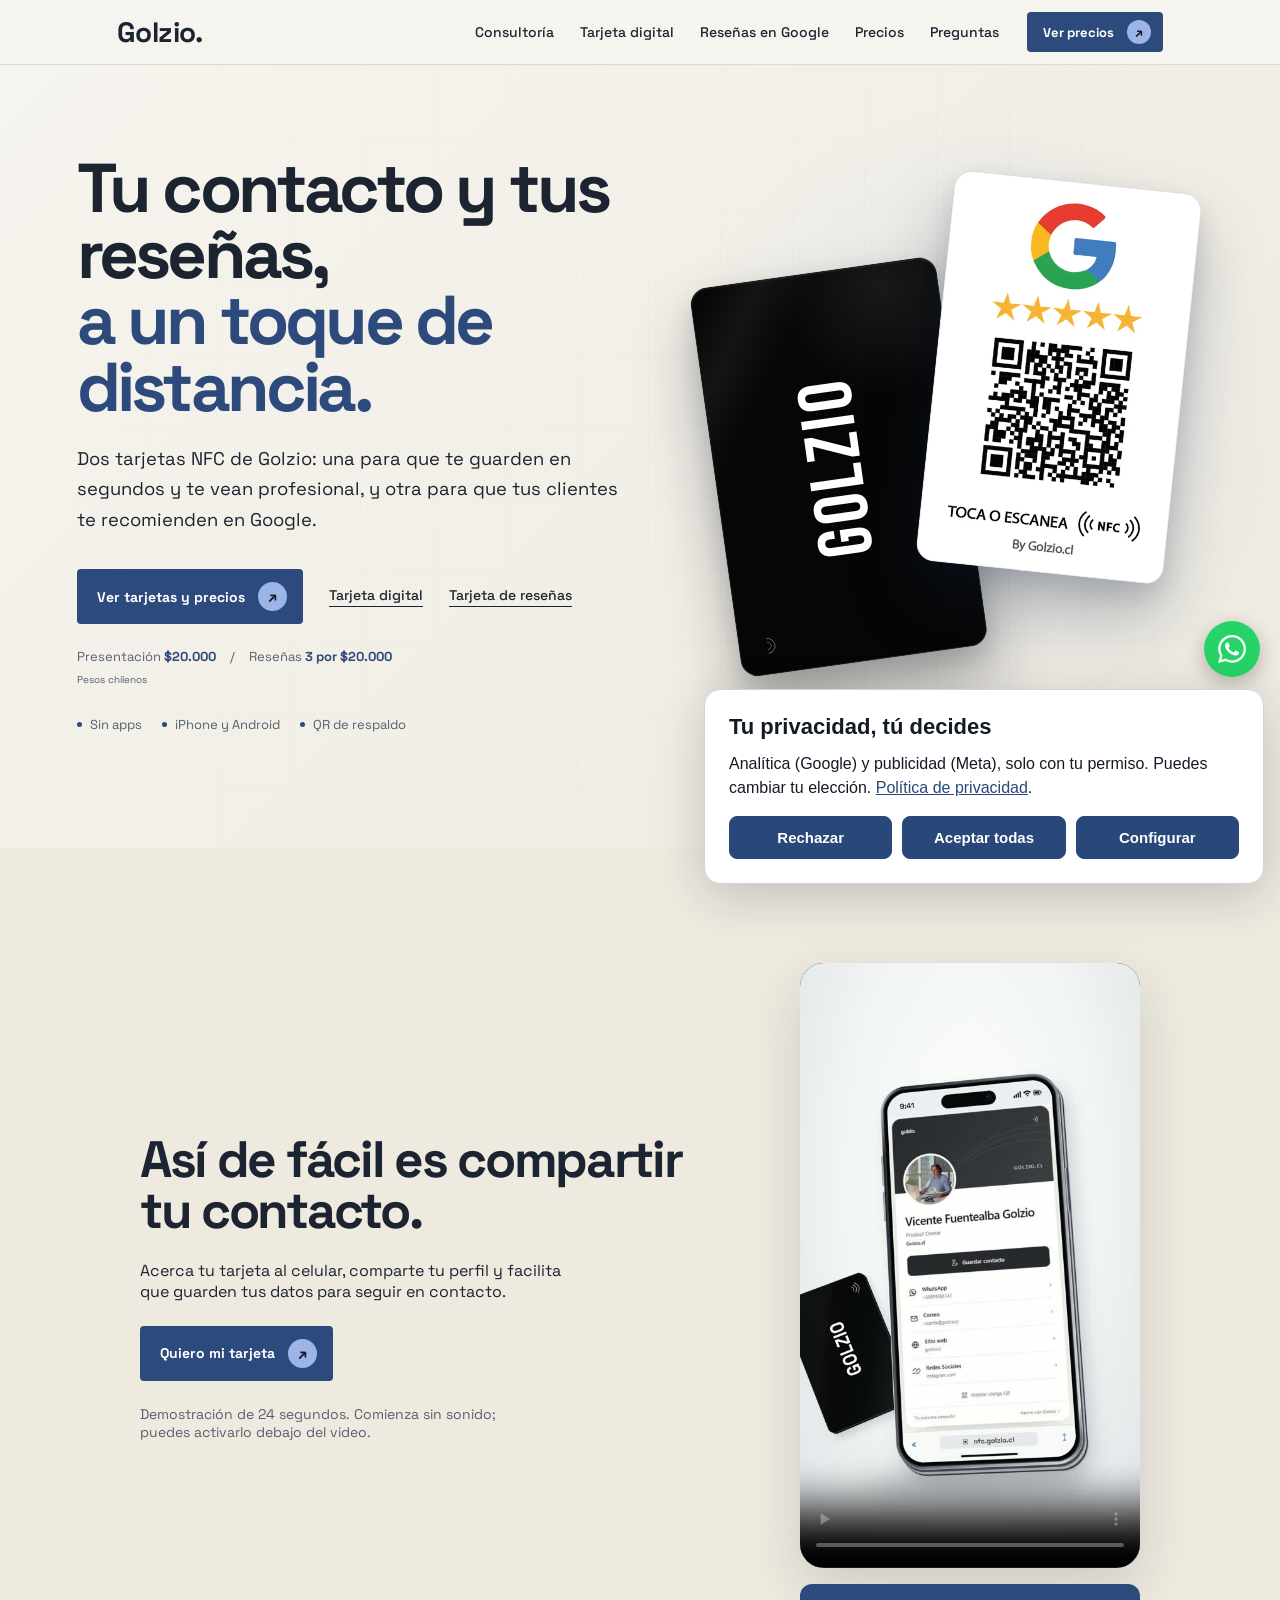
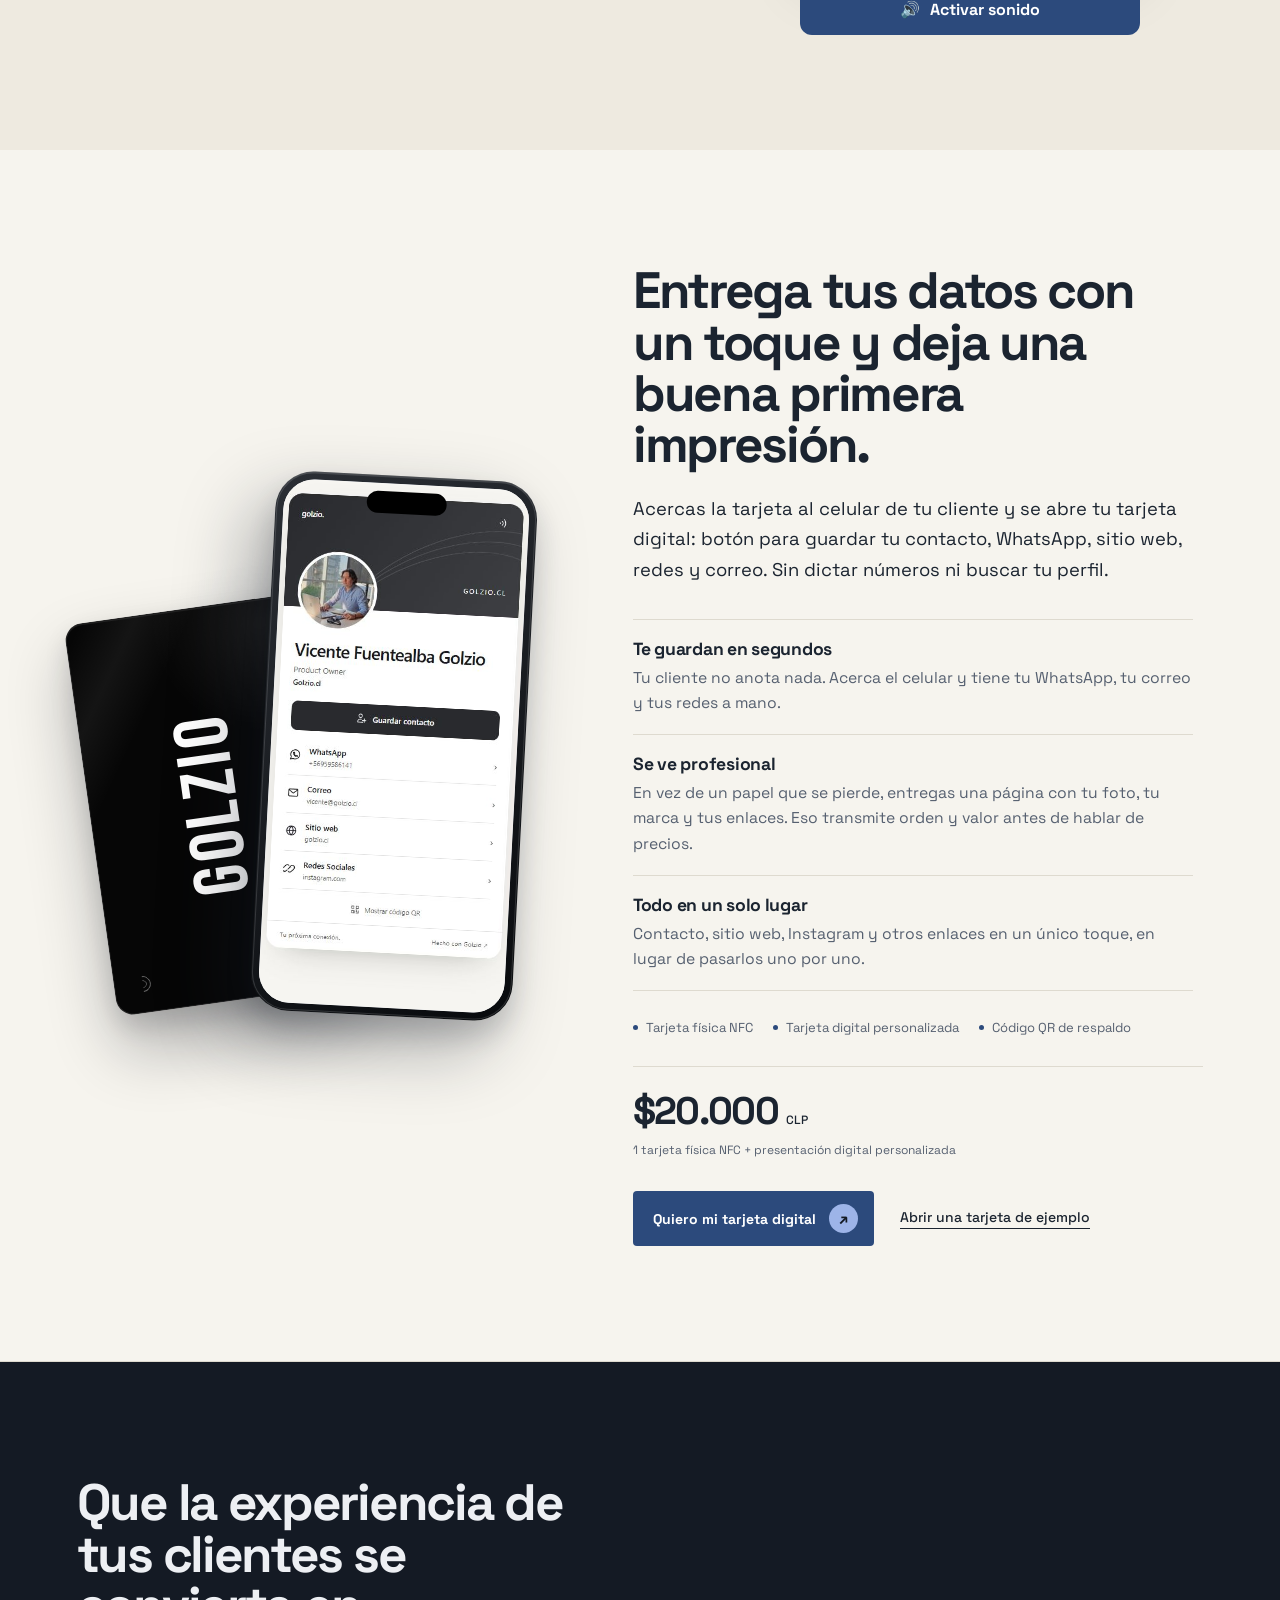
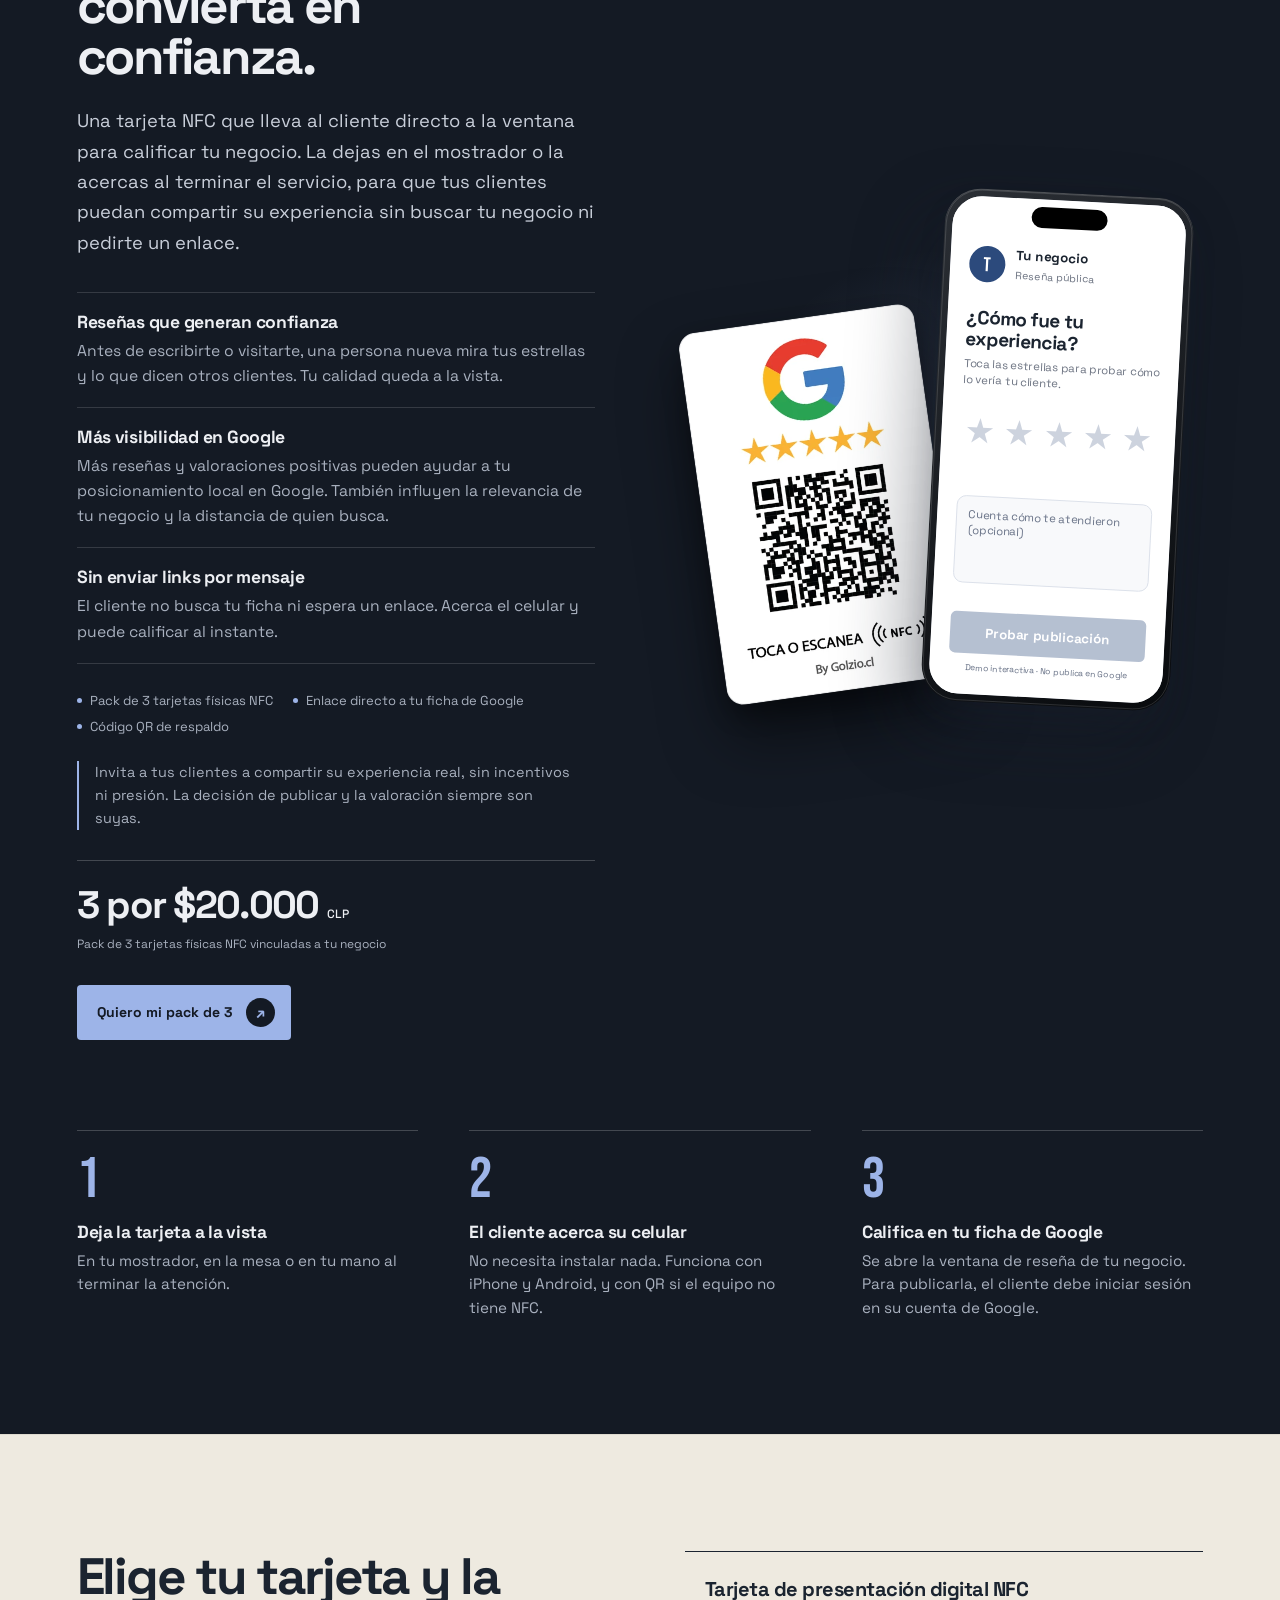
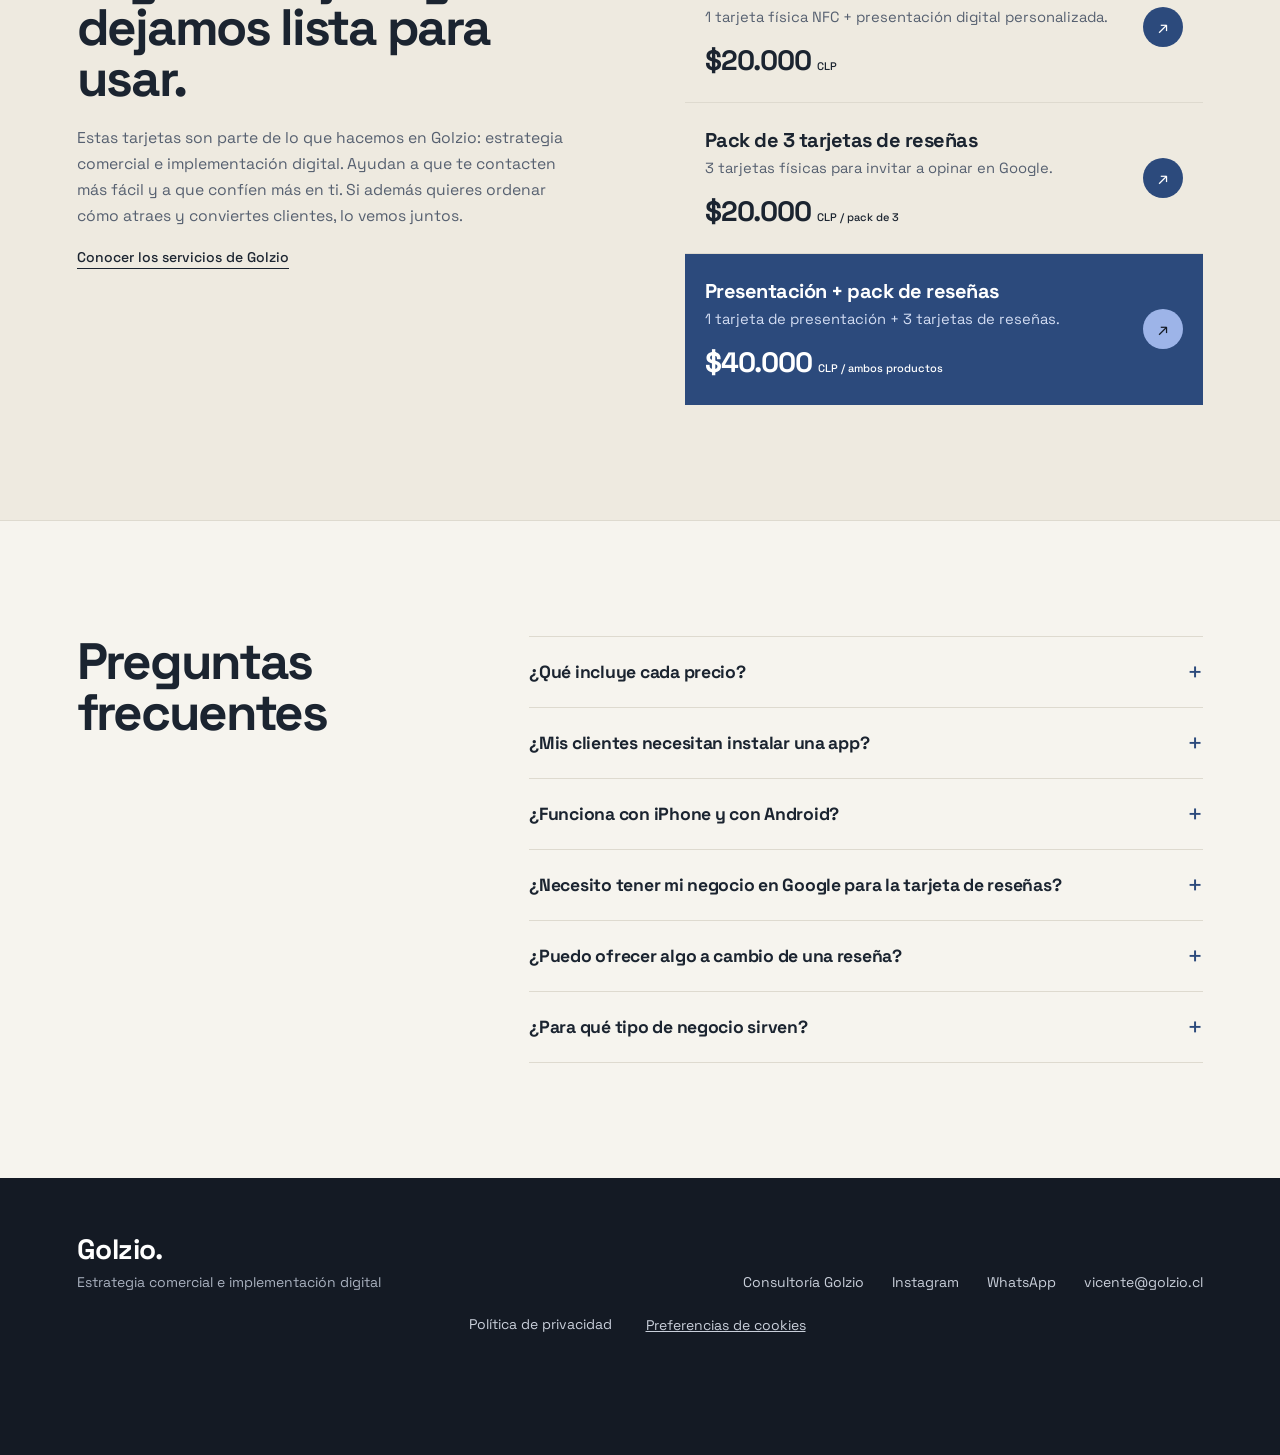
==== tarjetas.html @ 68330015 "Add files via upload" ====
<!doctype html>
<html lang="es-CL">
<head>
<meta charset="utf-8">
<meta name="viewport" content="width=device-width, initial-scale=1, viewport-fit=cover">
<title>Tarjetas NFC y tarjetas de reseñas Google en Chile | Golzio</title>
<meta name="description" content="Tarjeta de presentación NFC con perfil digital y QR por $20.000 CLP. Pack de 3 tarjetas para reseñas Google por $20.000. Consulta y pide por WhatsApp.">
<meta property="og:title" content="Tarjetas NFC y tarjetas de reseñas Google en Chile | Golzio">
<meta property="og:description" content="Tarjeta de presentación NFC con perfil digital y QR por $20.000 CLP. Pack de 3 tarjetas para reseñas Google por $20.000. Consulta y pide por WhatsApp.">
<meta property="og:type" content="website">
<meta name="theme-color" content="#F6F4EE">
<link rel="preconnect" href="https://fonts.googleapis.com">
<link rel="preconnect" href="https://fonts.gstatic.com" crossorigin>
<link href="https://fonts.googleapis.com/css2?family=Inter:wght@700&family=Space+Grotesk:wght@400;500;700&family=Bebas+Neue&display=swap" rel="stylesheet">

<style>
:root{
  --rev:url("[data-uri]");
  --bg:#F6F4EE;
  --bg-soft:#EEEAE0;
  --ink:#1B2430;
  --muted:#566070;
  --navy:#2C4A7C;
  --dark:#141A24;
  --accent:#9DB4E8;
  --border:#DEDACF;
  --font:'Space Grotesk',-apple-system,BlinkMacSystemFont,'Segoe UI',sans-serif;
  --font-card:'Bebas Neue','Space Grotesk',sans-serif;
  --shot:url("[data-uri]");
}

*{box-sizing:border-box}
html{scroll-behavior:smooth;scroll-padding-top:84px}
html,body{margin:0;padding:0}
body{
  background:var(--bg);
  color:var(--ink);
  font-family:var(--font);
  -webkit-font-smoothing:antialiased;
  padding-top:env(safe-area-inset-top,0px);
  padding-bottom:env(safe-area-inset-bottom,0px);
}
a{color:inherit;text-decoration:none}
button{font:inherit;color:inherit}
h1,h2,h3,p,dl,dd,ul,ol{margin:0;padding:0}
ul,ol{list-style:none}
a:focus-visible,button:focus-visible,summary:focus-visible{outline:2px solid var(--navy);outline-offset:4px;border-radius:4px}
.on-dark a:focus-visible,.on-dark button:focus-visible{outline-color:var(--accent)}

.sec{padding:clamp(72px,9vw,130px) clamp(20px,6vw,100px)}
.sec__in{max-width:1200px;margin:0 auto}
.split{
  display:grid;
  grid-template-columns:minmax(0,1fr) minmax(0,1fr);
  align-items:center;
  gap:clamp(40px,7vw,110px);
}

/* ---------- tipografía de sección ---------- */
.h2{
  font-size:clamp(2.1rem,4vw,3.6rem);
  line-height:1;
  letter-spacing:-.045em;
  font-weight:700;
  max-width:18ch;
}
.lead{
  margin-top:24px;
  max-width:52ch;
  font-size:clamp(1rem,1.5vw,1.15rem);
  line-height:1.65;
}

/* ---------- botones ---------- */
.btn{
  display:inline-flex;
  align-items:center;
  gap:13px;
  min-height:50px;
  padding:13px 16px 13px 20px;
  background:var(--navy);
  color:#fff;
  border-radius:4px;
  font-size:14px;
  font-weight:700;
  transition:transform .25s ease,background .25s ease;
}
.btn:hover{transform:translateY(-2px);background:var(--dark)}
.btn .arrow{
  display:grid;place-items:center;
  width:29px;height:29px;border-radius:50%;
  background:var(--accent);color:var(--dark);font-size:15px;
}
.btn--light{background:var(--accent);color:var(--dark)}
.btn--light .arrow{background:var(--dark);color:var(--accent)}
.btn--light:hover{background:#fff}
.btn--sm{min-height:40px;padding:8px 12px 8px 16px;font-size:13px}
.btn--sm .arrow{width:24px;height:24px;font-size:13px}
.textlink{
  font-size:14px;font-weight:500;
  border-bottom:1px solid currentColor;
  padding-bottom:2px;
}
.textlink:hover{color:var(--navy)}

/* ---------- barra superior ---------- */
.top{
  position:sticky;top:env(safe-area-inset-top,0px);z-index:50;
  background:rgba(246,244,238,.88);
  backdrop-filter:blur(10px);
  -webkit-backdrop-filter:blur(10px);
  border-bottom:1px solid var(--border);
}
.top__in{
  max-width:1200px;margin:0 auto;
  padding:12px clamp(20px,6vw,100px);
  display:flex;align-items:center;gap:28px;
}
.brand{
  font-family:var(--font-card);
  font-size:30px;letter-spacing:.06em;line-height:1;
  margin-right:auto;
}
.top nav{display:flex;gap:26px;font-size:14px;font-weight:500}
.top nav a:hover{color:var(--navy)}

/* =========================================================
   HERO
   ========================================================= */
.hero{
  position:relative;overflow:hidden;isolation:isolate;
  padding:clamp(56px,7vw,110px) clamp(20px,6vw,100px) clamp(72px,9vw,130px);
  background:
    radial-gradient(circle at 76% 46%,rgba(157,180,232,.2),transparent 30%),
    linear-gradient(135deg,var(--bg) 0%,var(--bg-soft) 100%);
}
.hero::before{
  content:"";position:absolute;inset:0;z-index:-1;opacity:.45;
  background-image:
    linear-gradient(to right,rgba(27,36,48,.035) 1px,transparent 1px),
    linear-gradient(to bottom,rgba(27,36,48,.035) 1px,transparent 1px);
  background-size:72px 72px;
  mask-image:linear-gradient(90deg,transparent,#000 18%,#000 82%,transparent);
  -webkit-mask-image:linear-gradient(90deg,transparent,#000 18%,#000 82%,transparent);
  pointer-events:none;
}
.hero__in{
  max-width:1200px;margin:0 auto;
  display:grid;
  grid-template-columns:minmax(0,1.05fr) minmax(0,.95fr);
  align-items:center;
  gap:clamp(30px,6vw,90px);
}
.hero h1{
  font-size:clamp(2.6rem,5.4vw,5.2rem);
  line-height:.96;
  letter-spacing:-.055em;
  font-weight:700;
  max-width:15ch;
}
.hero h1 span{display:block;color:var(--navy)}
.hero .lead{max-width:50ch}
.hero__actions{margin-top:34px;display:flex;align-items:center;gap:14px 26px;flex-wrap:wrap}
.hero__meta{
  margin-top:30px;display:flex;flex-wrap:wrap;gap:9px 20px;
  color:var(--muted);font-size:13px;
}
.hero__meta li{display:inline-flex;align-items:center;gap:8px}
.hero__meta i{width:5px;height:5px;border-radius:50%;background:var(--navy)}

/* escala responsiva de composiciones de ancho fijo */
.fit{
  --w:470;--h:570;--s:1;
  width:calc(var(--w) * 1px * var(--s));
  height:calc(var(--h) * 1px * var(--s));
  margin-inline:auto;
  position:relative;
}
.fit>.fit__in{
  width:calc(var(--w) * 1px);
  height:calc(var(--h) * 1px);
  transform:scale(var(--s));
  transform-origin:0 0;
  position:relative;
}
.fit--pair{--w:430;--h:560}
.fit--rev{--w:500;--h:560;--s:.95}

/* ---------- tarjetas físicas ---------- */
.pcard{
  position:absolute;
  width:250px;height:395px;
  border-radius:18px;
  overflow:hidden;
  display:block;
  transition:transform .6s cubic-bezier(.18,.8,.15,1);
}
.pcard--black{
  background:radial-gradient(circle at 78% 6%,rgba(255,255,255,.08),transparent 26%),#060606;
  border:1px solid rgba(255,255,255,.12);
  box-shadow:0 35px 65px rgba(14,18,25,.30),0 12px 24px rgba(14,18,25,.13),inset 0 1px 0 rgba(255,255,255,.08);
}
.pcard--black::before{
  content:"";position:absolute;inset:-40%;
  background:linear-gradient(115deg,transparent 43%,rgba(255,255,255,.06) 50%,transparent 57%);
  transform:translateX(-40%) rotate(8deg);
  animation:shine 7s ease-in-out 1;
}
@keyframes shine{
  0%,58%,100%{transform:translateX(-40%) rotate(8deg)}
  72%{transform:translateX(40%) rotate(8deg)}
}
.pcard__word{
  position:absolute;inset:0;display:flex;align-items:center;justify-content:center;
}
.pcard__word span{
  display:inline-block;transform:rotate(-90deg);white-space:nowrap;
  color:#fff;font-family:var(--font-card);font-size:76px;letter-spacing:.05em;
}
.pcard--white{
  background:#fff var(--rev) center/100% 100% no-repeat;
  border:1px solid rgba(27,36,48,.12);
  box-shadow:0 35px 65px rgba(20,34,62,.26),0 12px 24px rgba(20,34,62,.12),inset 0 1px 0 #fff;
}
.pcard--white::after{
  content:"";position:absolute;left:76.4%;top:86.8%;width:30px;height:30px;
  margin:-15px 0 0 -15px;border-radius:50%;pointer-events:none;
  border:2px solid rgba(44,74,124,.6);opacity:0;
}

.nfc{position:absolute;left:16px;bottom:16px;width:24px;height:24px;opacity:.7;border-radius:50%}
.nfc::before,.nfc::after{
  content:"";position:absolute;inset:4px;
  border:1px solid rgba(255,255,255,.55);
  border-left-color:transparent;border-bottom-color:transparent;
  border-radius:50%;transform:rotate(45deg);
}
.nfc::after{inset:8px;opacity:.75}

/* hero: composición de dos tarjetas */
.hero-cards .pcard--black{left:0;top:110px;transform:rotate(-8deg);transform-origin:50% 60%;z-index:1}
.hero-cards .pcard--white{left:212px;top:20px;transform:rotate(6deg);transform-origin:50% 60%;z-index:2}
.hero-cards:hover .pcard--black{transform:rotate(-11deg) translate(-8px,6px)}
.hero-cards:hover .pcard--white{transform:rotate(8deg) translate(8px,-6px)}

/* único momento orquestado: las tarjetas entran y el NFC emite una señal */
@media (prefers-reduced-motion:no-preference){
  .hero-cards .pcard--black{animation:in-left 1s cubic-bezier(.2,.8,.2,1) .1s backwards}
  .hero-cards .pcard--white{animation:in-right 1s cubic-bezier(.2,.8,.2,1) .35s backwards}
  .hero-cards .pcard--white::after{animation:pulse 1.5s ease-out 1.4s 2}
}
@keyframes in-left{from{transform:translate(-70px,40px) rotate(-18deg);opacity:0}}
@keyframes in-right{from{transform:translate(70px,-30px) rotate(16deg);opacity:0}}
@keyframes pulse{
  0%{transform:scale(.5);opacity:.85}
  100%{transform:scale(2.4);opacity:0}
}

/* ---------- celular ---------- */
.phone{
  position:absolute;right:0;top:0;
  width:262px;height:540px;padding:8px;
  border-radius:38px;
  background:linear-gradient(145deg,#2b2f35,#080a0d);
  box-shadow:-22px 30px 70px rgba(22,30,42,.34),0 16px 26px rgba(22,30,42,.16),inset 0 1px 0 rgba(255,255,255,.17);
  transform:rotate(3deg);
  transition:transform .6s cubic-bezier(.18,.8,.15,1);
  z-index:2;
}
.phone::after{
  content:"";position:absolute;inset:1px;
  border:1px solid rgba(255,255,255,.14);border-radius:37px;pointer-events:none;z-index:4;
}
.phone__screen{
  width:100%;height:100%;position:relative;overflow:hidden;
  border-radius:31px;background:#e9ecf3;
}
.phone__island{
  position:absolute;z-index:8;top:8px;left:50%;transform:translateX(-50%);
  width:80px;height:22px;border-radius:999px;background:#000;
}
.phone__shot{
  position:absolute;inset:0;
  background-image:var(--shot);
  background-size:cover;background-position:top;
}
.pair .pcard--black{left:0;top:130px;transform:rotate(-8deg);transform-origin:50% 60%;z-index:1}
.pair .pcard--white{left:0;top:130px;transform:rotate(-8deg);transform-origin:50% 60%;z-index:1}
.pair:hover .pcard{transform:rotate(-11deg) translate(-8px,6px)}
.pair:hover .phone{transform:rotate(2deg) translateY(-8px)}
.stage{position:relative;display:grid;place-items:center}
.stage::before{
  content:"";position:absolute;width:min(34vw,470px);aspect-ratio:1;border-radius:50%;
  background:radial-gradient(circle,rgba(44,74,124,.16),rgba(44,74,124,0) 68%);
  pointer-events:none;
}
.on-dark .stage::before{background:radial-gradient(circle,rgba(157,180,232,.18),rgba(157,180,232,0) 68%)}

/* ---------- lista de argumentos ---------- */
.points{margin-top:34px;max-width:56ch}
.points div{padding:18px 0;border-top:1px solid var(--border)}
.points div:last-child{border-bottom:1px solid var(--border)}
.points dt{font-size:1.1rem;font-weight:700;letter-spacing:-.015em}
.points dd{margin-top:6px;line-height:1.6;color:var(--muted);font-size:.98rem}
.included{margin-top:28px;display:flex;flex-wrap:wrap;gap:9px 20px;font-size:13px;color:var(--muted)}
.included li{display:inline-flex;align-items:center;gap:8px}
.included i{width:5px;height:5px;border-radius:50%;background:var(--navy)}
.sec__actions{margin-top:32px;display:flex;align-items:center;gap:14px 26px;flex-wrap:wrap}

/* =========================================================
   TARJETA DIGITAL
   ========================================================= */
.digital{background:var(--bg);border-bottom:1px solid var(--border)}
.digital .split{grid-template-columns:minmax(0,.9fr) minmax(0,1.1fr)}

/* =========================================================
   RESEÑAS (sección oscura)
   ========================================================= */
.reviews{background:var(--dark);color:#EDEFF3}
.reviews .lead{color:#C9CFDA}
.reviews .points div{border-color:rgba(255,255,255,.14)}
.reviews .points dd{color:#A9B1BF}
.reviews .included{color:#A9B1BF}
.reviews .included i{background:var(--accent)}
.reviews .textlink:hover{color:var(--accent)}
.reviews .note{
  margin-top:26px;max-width:56ch;font-size:.9rem;line-height:1.6;color:#A9B1BF;
  padding-left:16px;border-left:2px solid var(--accent);
}

.pair .pcard--white{box-shadow:0 35px 65px rgba(0,0,0,.5),0 12px 24px rgba(0,0,0,.28)}

/* simulador de reseña dentro del celular */
.rv{
  position:absolute;inset:0;background:#fff;color:#1B2430;
  padding:52px 20px 22px;display:flex;flex-direction:column;
}
.rv__biz{display:flex;align-items:center;gap:11px}
.rv__logo{
  width:38px;height:38px;border-radius:50%;background:var(--navy);color:#fff;
  display:grid;place-items:center;font-family:var(--font-card);font-size:21px;letter-spacing:.03em;
}
.rv__biz strong{display:block;font-size:14px;line-height:1.2}
.rv__biz small{font-size:11px;color:#6B7280}
.rv__q{margin-top:26px;font-size:20px;font-weight:700;letter-spacing:-.03em;line-height:1.15}
.rv__sub{margin-top:6px;font-size:12px;color:#6B7280;line-height:1.45}
.rv__stars{display:flex;gap:2px;margin-top:22px;justify-content:space-between}
.rv__star{
  background:none;border:0;padding:0;cursor:pointer;
  width:42px;height:44px;font-size:36px;line-height:1;color:#CDD3DE;
  transition:color .15s ease,transform .15s ease;
}
.rv__star.on{color:#E6A700}
.rv__star:active{transform:scale(.88)}
.rv__label{margin-top:10px;min-height:20px;font-size:13px;font-weight:700;color:var(--navy);text-align:center}
.rv__field{
  margin-top:16px;height:92px;border:1px solid #DCE1EA;border-radius:10px;
  padding:11px 12px;font-size:12px;color:#8A93A3;background:#F8F9FB;
}
.rv__send{
  margin-top:auto;min-height:44px;border:0;border-radius:6px;
  background:var(--navy);color:#fff;font-weight:700;font-size:14px;cursor:pointer;
  transition:opacity .2s ease,background .2s ease;
}
.rv__send:disabled{opacity:.35;cursor:not-allowed}
.rv__demo{margin-top:9px;text-align:center;font-size:10px;color:#8A93A3}
.rv__done{
  position:absolute;inset:0;background:#fff;
  display:flex;flex-direction:column;align-items:center;justify-content:center;gap:10px;
  padding:30px 24px;text-align:center;
}
.rv__done[hidden]{display:none}
.rv__done .tick{
  width:56px;height:56px;border-radius:50%;background:#E8F4EC;color:#1E8E4E;
  display:grid;place-items:center;font-size:28px;
}
.rv__done strong{font-size:20px;letter-spacing:-.03em}
.rv__done p{font-size:13px;color:#566070;line-height:1.5}
.rv__reset{margin-top:8px;background:none;border:0;color:var(--navy);font-weight:700;font-size:13px;text-decoration:underline;cursor:pointer}

/* pasos (secuencia real) */
.steps{
  margin-top:clamp(56px,7vw,96px);
  display:grid;grid-template-columns:repeat(3,minmax(0,1fr));gap:clamp(24px,4vw,60px);
}
.steps li{border-top:1px solid rgba(255,255,255,.2);padding-top:20px}
.steps b{
  display:block;font-family:var(--font-card);font-weight:400;
  font-size:58px;line-height:1;letter-spacing:.03em;color:var(--accent);
}
.steps h3{margin-top:12px;font-size:1.1rem;letter-spacing:-.015em}
.steps p{margin-top:6px;color:#A9B1BF;font-size:.95rem;line-height:1.55;max-width:34ch}

/* =========================================================
   COTIZAR
   ========================================================= */
.order{background:var(--bg-soft);border-top:1px solid var(--border);border-bottom:1px solid var(--border)}
.order .split{align-items:start}
.order__about{margin-top:22px;max-width:50ch;line-height:1.65;color:var(--muted);font-size:.98rem}
.order__about + .textlink{display:inline-block;margin-top:18px}
.choices{border-top:1px solid var(--ink)}
.choice{
  display:flex;align-items:center;gap:20px;
  padding:24px 20px;
  border-bottom:1px solid var(--border);
  transition:background .25s ease;
}
.choice:hover{background:rgba(44,74,124,.07)}
.choice strong{display:block;font-size:1.25rem;letter-spacing:-.025em}
.choice span.d{display:block;margin-top:4px;font-size:.92rem;color:var(--muted);line-height:1.5}
.choice .arrow{
  margin-left:auto;flex:none;
  display:grid;place-items:center;width:40px;height:40px;border-radius:50%;
  background:var(--navy);color:#fff;font-size:17px;
}
.choice--both{background:var(--navy);color:#fff;border-bottom-color:var(--navy)}
.choice--both span.d{color:#D3DDF3}
.choice--both .arrow{background:var(--accent);color:var(--dark)}
.choice--both:hover{background:var(--dark)}

/* =========================================================
   PREGUNTAS
   ========================================================= */
.faq{background:var(--bg)}
.faq .split{align-items:start;grid-template-columns:minmax(0,.7fr) minmax(0,1.3fr)}
.faq details{border-top:1px solid var(--border)}
.faq details:last-child{border-bottom:1px solid var(--border)}
.faq summary{
  cursor:pointer;list-style:none;
  padding:22px 0;font-size:1.1rem;font-weight:700;letter-spacing:-.015em;
  display:flex;align-items:center;justify-content:space-between;gap:20px;
}
.faq summary::-webkit-details-marker{display:none}
.faq summary::after{
  content:"+";flex:none;font-weight:400;font-size:26px;line-height:1;color:var(--navy);
  transition:transform .25s ease;
}
.faq details[open] summary::after{transform:rotate(45deg)}
.faq details p{padding:0 40px 24px 0;line-height:1.65;color:var(--muted);max-width:60ch}

/* ---------- pie ---------- */
.foot{background:var(--dark);color:#C9CFDA;padding:56px clamp(20px,6vw,100px) 44px}
.foot__in{
  max-width:1200px;margin:0 auto;
  display:flex;flex-wrap:wrap;gap:26px 60px;align-items:flex-end;justify-content:space-between;
}
.foot .brand{color:#fff;font-size:44px;margin:0}
.foot p{margin-top:8px;font-size:14px;color:#A9B1BF}
.foot nav{display:flex;flex-wrap:wrap;gap:12px 28px;font-size:14px}
.foot nav a:hover{color:var(--accent)}

/* ---------- responsive ---------- */
@media(min-width:901px) and (max-width:1100px){.fit{--s:.74}.fit--rev{--s:.7}}
@media(max-width:900px){
  .hero__in,.split,.digital .split,.faq .split{grid-template-columns:1fr}
  .hero__in{gap:36px}
  .split{gap:48px}
  .digital .stage{order:2}
  .steps{grid-template-columns:1fr;gap:28px}
  .top nav{display:none}
  .stage::before{width:min(80vw,420px)}
}
@media(max-width:620px){
  .fit{--s:.74}
  .fit--rev{--s:.66}
  .hero__actions{flex-direction:column;align-items:stretch}
  .hero__actions .btn{justify-content:space-between}
  .hero__actions .textlink{align-self:flex-start}
  .sec__actions .btn{justify-content:space-between}
  .sec__actions{flex-direction:column;align-items:stretch}
  .sec__actions .textlink{align-self:flex-start}
  .choice strong{font-size:1.1rem}
}
@media(max-width:420px){.fit{--s:.64}.fit--rev{--s:.58}}

@media(prefers-reduced-motion:reduce){
  html{scroll-behavior:auto}
  *,*::before,*::after{animation:none!important;transition:none!important}
}

/* Ajustes comerciales y de uso: se conserva la dirección visual original. */
.hero__prices{display:flex;flex-wrap:wrap;align-items:baseline;gap:8px 14px;margin-top:24px;font-size:13px;color:var(--muted)}
.hero__prices strong{color:var(--navy);font-weight:700}
.hero__prices small{font-size:10px;flex-basis:100%}
.product-price{margin-top:30px;border-top:1px solid var(--border);padding-top:22px}
.product-price__amount{display:block;font-size:clamp(1.8rem,3vw,2.5rem);font-weight:700;letter-spacing:-.045em;line-height:1.15}
.product-price__amount small{font-size:12px;letter-spacing:0;font-weight:500}
.product-price__detail{display:block;font-size:12px;color:var(--muted);line-height:1.5;margin-top:8px}
.reviews .product-price{border-color:rgba(255,255,255,.2)}
.reviews .product-price__detail{color:#A9B1BF}
.choice__price{display:block;font-size:1.75rem;font-weight:700;letter-spacing:-.04em;margin-top:14px}
.choice__price small{font-size:11px;font-weight:500;letter-spacing:0}
.choice>div{min-width:0}
.rv__field{font:inherit;font-size:12px;resize:none;flex-shrink:0;color:var(--ink)}
.rv__field:focus-visible{outline:2px solid var(--navy);outline-offset:2px}
.rv__field::placeholder{color:#667085}
.rv__demo{color:#667085;font-size:9px}
.rv__star:focus-visible{outline-color:var(--navy)}
.skip-link{position:fixed;top:8px;left:12px;z-index:100;background:var(--navy);color:white;padding:12px;transform:translateY(-160%)}
.skip-link:focus{transform:none}
@media(max-width:620px){
 .fit--rev{--w:262;--h:540;--s:1}
 .fit--rev .pcard--white{display:none}
 .fit--rev .phone{right:0;transform:none}
 .fit--rev .pair:hover .phone{transform:none}
 .hero__prices{font-size:12px;gap:8px}
 .hero__prices>span{display:none}
 .hero__prices>a{flex-basis:100%}
 .choice{padding:22px 12px;gap:12px}
 .choice__price{font-size:1.6rem}
 .top__in{gap:16px}
}

/* Marca de navegación igual a la del footer; mockups con su diseño original. */
.brand{font-family:var(--font);font-weight:700;letter-spacing:-.02em;font-size:28px;line-height:1.1}
.foot .brand{font-family:var(--font);letter-spacing:-.02em;font-size:28px;line-height:1.1}
.wa-float{position:fixed;right:max(20px,env(safe-area-inset-right,0px));bottom:max(20px,env(safe-area-inset-bottom,0px));z-index:60;width:56px;height:56px;border-radius:50%;background:#25D366;color:#fff;display:flex;align-items:center;justify-content:center;box-shadow:0 6px 20px rgba(0,0,0,.25);transition:transform .2s ease,box-shadow .2s ease}
.wa-float:hover{transform:translateY(-2px);box-shadow:0 10px 26px rgba(0,0,0,.3)}
.wa-float:focus-visible{outline:3px solid var(--navy);outline-offset:4px}
.foot{padding-bottom:max(96px,calc(env(safe-area-inset-bottom,0px) + 76px))}
@media(prefers-reduced-motion:reduce){.wa-float{transition:none}.wa-float:hover{transform:none}}
.video-demo{background:var(--bg-soft);}
.video-demo__layout{display:grid;grid-template-columns:1fr minmax(240px,340px);gap:clamp(32px,6vw,88px);align-items:center;max-width:1000px;margin:auto;}
.video-demo__copy .h2{max-width:17ch;}
.video-demo__copy p{max-width:43ch;margin:24px 0;}
.video-demo video{display:block;width:100%;height:auto;aspect-ratio:9/16;object-fit:contain;background:#101820;border-radius:24px;box-shadow:0 20px 55px rgba(20,26,36,.15);}
.video-demo__note{font-size:14px;color:var(--muted);}
.video-sound{display:flex;align-items:center;justify-content:center;width:100%;gap:10px;margin:16px 0 0;padding:15px 18px;border:0;border-radius:12px;background:var(--navy);color:#fff;font:inherit;font-weight:700;cursor:pointer;}
.video-sound:hover{background:#213b67;}
.video-sound:focus-visible{outline:3px solid var(--navy);outline-offset:4px;}
@media(max-width:700px){.video-demo__layout{grid-template-columns:1fr;}.video-demo__player{width:min(100%,320px);margin:auto;}}
</style>
<!-- launch metadata -->
<link rel="canonical" href="https://golzio.cl/tarjetas.html">
<link rel="icon" type="image/svg+xml" href="assets/favicon.svg">
<link rel="apple-touch-icon" href="assets/apple-touch-icon.png">
<meta property="og:url" content="https://golzio.cl/tarjetas.html">
<meta property="og:locale" content="es_CL">
<meta property="og:site_name" content="Golzio">
<meta property="og:image" content="https://golzio.cl/assets/golzio-social.png">
<meta property="og:image:width" content="1200">
<meta property="og:image:height" content="630">
<meta property="og:image:alt" content="Golzio. Si no se ve claro, no se vende. Estrategia comercial e implementación digital.">
<meta name="twitter:card" content="summary_large_image">
<!-- /launch metadata -->
<script type="application/ld+json">{"@context":"https://schema.org","@graph":[{"@type":"Organization","@id":"https://golzio.cl/#organizacion","name":"Golzio","url":"https://golzio.cl/","email":"vicente@golzio.cl","telephone":"+56959586141","logo":"https://golzio.cl/assets/apple-touch-icon.png","sameAs":["https://instagram.com/golzio.cl"]},{"@type":"WebSite","@id":"https://golzio.cl/#sitio","url":"https://golzio.cl/","name":"Golzio","inLanguage":"es-CL","publisher":{"@id":"https://golzio.cl/#organizacion"}},{"@type":"CollectionPage","url":"https://golzio.cl/tarjetas.html","name":"Tarjetas NFC y tarjetas de reseñas Google en Chile | Golzio","description":"Tarjeta de presentación NFC con perfil digital y QR por $20.000 CLP. Pack de 3 tarjetas para reseñas Google por $20.000. Consulta y pide por WhatsApp.","inLanguage":"es-CL","isPartOf":{"@id":"https://golzio.cl/#sitio"},"mainEntity":{"@type":"OfferCatalog","name":"Tarjetas Golzio","itemListElement":[{"@type":"Offer","price":"20000","priceCurrency":"CLP","url":"https://golzio.cl/tarjetas.html#tarjeta-digital","itemOffered":{"@type":"Product","name":"Tarjeta de presentación NFC Golzio","description":"Tarjeta física NFC, perfil digital personalizado y QR de respaldo.","brand":{"@type":"Brand","name":"Golzio"}}},{"@type":"Offer","price":"20000","priceCurrency":"CLP","url":"https://golzio.cl/tarjetas.html#resenas","itemOffered":{"@type":"Product","name":"Pack de 3 tarjetas NFC para reseñas Google","description":"Tres tarjetas físicas NFC con acceso a reseñas de Google y QR.","brand":{"@type":"Brand","name":"Golzio"}}}]}}]}</script>
<link rel="stylesheet" href="assets/privacy.css">
<script defer src="assets/tracking-config.js"></script>
<script defer src="assets/privacy.js"></script>
</head>

<body>

<a class="skip-link" href="#contenido">Saltar al contenido</a>
<header class="top">
  <div class="top__in">
    <a class="brand" href="index.html" aria-label="Golzio, volver al sitio principal">Golzio.</a>
    <nav aria-label="Secciones">
      <a href="index.html">Consultoría</a>
      <a href="#tarjeta-digital">Tarjeta digital</a>
      <a href="#resenas">Reseñas en Google</a>
      <a href="#cotizar">Precios</a>
      <a href="#preguntas">Preguntas</a>
    </nav>
    <a class="btn btn--sm" href="#cotizar">Ver precios <span class="arrow" aria-hidden="true">↗</span></a>
  </div>
</header>

<main id="contenido">

<!-- ============================ HERO ============================ -->
<section class="hero" id="inicio">
  <div class="hero__in">
    <div class="hero__copy">
      <h1>Tu contacto y tus reseñas,<span>a un toque de distancia.</span></h1>
      <p class="lead">
        Dos tarjetas NFC de Golzio: una para que te guarden en segundos y te vean
        profesional, y otra para que tus clientes te recomienden en Google.
      </p>
      <div class="hero__actions">
        <a class="btn" href="#cotizar">Ver tarjetas y precios <span class="arrow" aria-hidden="true">↗</span></a>
        <a class="textlink" href="#tarjeta-digital">Tarjeta digital</a>
        <a class="textlink" href="#resenas">Tarjeta de reseñas</a>
      </div>
      <p class="hero__prices"><a href="#tarjeta-digital">Presentación <strong>$20.000</strong></a><span aria-hidden="true"> / </span><a href="#resenas">Reseñas <strong>3 por $20.000</strong></a><small>Pesos chilenos</small></p>
      <ul class="hero__meta">
        <li><i></i> Sin apps</li>
        <li><i></i> iPhone y Android</li>
        <li><i></i> QR de respaldo</li>
      </ul>
    </div>

    <div class="hero__stage">
      <div class="fit">
        <div class="fit__in hero-cards">
          <a class="pcard pcard--black" href="#tarjeta-digital" aria-label="Ver la tarjeta digital NFC">
            <span class="pcard__word"><span>GOLZIO</span></span>
            <span class="nfc"></span>
          </a>
          <a class="pcard pcard--white" href="#resenas" aria-label="Ver la tarjeta NFC de reseñas"></a>
        </div>
      </div>
    </div>
  </div>
</section>

<!-- ======================= TARJETA DIGITAL ======================= -->
<section class="sec video-demo" id="video-tarjeta" aria-labelledby="video-tarjeta-titulo">
  <div class="sec__in video-demo__layout">
    <div class="video-demo__copy">
      <h2 class="h2" id="video-tarjeta-titulo">Así de fácil es compartir tu contacto.</h2>
      <p>Acerca tu tarjeta al celular, comparte tu perfil y facilita que guarden tus datos para seguir en contacto.</p>
      <a class="btn" href="https://wa.me/56959586141?text=Hola%20Vicente%2C%20vi%20el%20video%20y%20quiero%20mi%20tarjeta%20digital%20NFC%20de%20Golzio." target="_blank" rel="noopener">Quiero mi tarjeta <span class="arrow" aria-hidden="true">↗</span></a>
      <p class="video-demo__note" id="video-tarjeta-ayuda">Demostración de 24 segundos. Comienza sin sonido; puedes activarlo debajo del video.</p>
    </div>
    <div class="video-demo__player">
      <video id="tarjeta-video" controls autoplay muted playsinline preload="metadata" poster="assets/video/tarjeta-digital-portada.jpg" width="1080" height="1920" aria-label="Demostración de la tarjeta digital NFC de Golzio" aria-describedby="video-tarjeta-ayuda">
        <source src="assets/video/tarjeta-digital.mp4" type="video/mp4">
        Tu navegador no puede reproducir este video. <a href="assets/video/tarjeta-digital.mp4">Abrir demostración de la tarjeta digital</a>.
      </video>
      <button class="video-sound" id="video-sound" type="button" aria-controls="tarjeta-video" aria-pressed="false"><span aria-hidden="true">🔊</span> <span id="video-sound-label">Activar sonido</span></button>
    </div>
  </div>
</section>

<section class="sec digital" id="tarjeta-digital">
  <div class="sec__in split">

    <div class="stage">
      <div class="fit fit--pair">
        <div class="fit__in pair">
          <div class="pcard pcard--black" aria-hidden="true">
            <span class="pcard__word"><span>GOLZIO</span></span>
            <span class="nfc"></span>
          </div>
          <div class="phone" aria-hidden="true">
            <div class="phone__screen">
              <div class="phone__island"></div>
              <div class="phone__shot"></div>
            </div>
          </div>
        </div>
      </div>
    </div>

    <div>
      <h2 class="h2">Entrega tus datos con un toque y deja una buena primera impresión.</h2>
      <p class="lead">
        Acercas la tarjeta al celular de tu cliente y se abre tu tarjeta digital: botón para guardar
        tu contacto, WhatsApp, sitio web, redes y correo. Sin dictar números ni buscar tu perfil.
      </p>

      <dl class="points">
        <div>
          <dt>Te guardan en segundos</dt>
          <dd>Tu cliente no anota nada. Acerca el celular y tiene tu WhatsApp, tu correo y tus redes a mano.</dd>
        </div>
        <div>
          <dt>Se ve profesional</dt>
          <dd>En vez de un papel que se pierde, entregas una página con tu foto, tu marca y tus enlaces. Eso transmite orden y valor antes de hablar de precios.</dd>
        </div>
        <div>
          <dt>Todo en un solo lugar</dt>
          <dd>Contacto, sitio web, Instagram y otros enlaces en un único toque, en lugar de pasarlos uno por uno.</dd>
        </div>
      </dl>

      <ul class="included">
        <li><i></i> Tarjeta física NFC</li>
        <li><i></i> Tarjeta digital personalizada</li>
        <li><i></i> Código QR de respaldo</li>
      </ul>

<div class="product-price"><span class="product-price__amount">$20.000 <small>CLP</small></span><span class="product-price__detail">1 tarjeta física NFC + presentación digital personalizada</span></div>
      <div class="sec__actions">
        <a class="btn" href="https://wa.me/56959586141?text=Hola%2C%20quiero%20la%20tarjeta%20de%20presentaci%C3%B3n%20NFC%20por%20%2420.000%20CLP.%20%C2%BFC%C3%B3mo%20hago%20el%20pedido%3F" target="_blank" rel="noopener">Quiero mi tarjeta digital <span class="arrow" aria-hidden="true">↗</span></a>
        <a class="textlink" href="https://nfc.golzio.cl/?n=Vicente+Fuentealba+Golzio&amp;t=Product+Owner&amp;c=Golzio.cl&amp;w=56959586141&amp;e=vicente%40golzio.cl&amp;l=https%3A%2F%2Fgolzio.cl%2F&amp;l2=https%3A%2F%2Finstagram.com%2Fgolzio.cl&amp;l2label=Redes+Sociales&amp;p=https%3A%2F%2Fres.cloudinary.com%2Fbpzyonsf%2Fimage%2Fupload%2Fw_400%2Ch_400%2Cc_fill%2Cq_auto%2Cf_auto%2Fv1791735847%2Flbbbsh3hjgde14ehvrlc.jpg&amp;bg=%23292a2e&amp;bodybg=%23ffffff" target="_blank" rel="noopener">Abrir una tarjeta de ejemplo</a>
      </div>
    </div>

  </div>
</section>

<!-- ============================ RESEÑAS ============================ -->
<section class="sec reviews on-dark" id="resenas">
  <div class="sec__in">
    <div class="split">

      <div>
        <h2 class="h2">Que la experiencia de tus clientes se convierta en confianza.</h2>
        <p class="lead">
          Una tarjeta NFC que lleva al cliente directo a la ventana para calificar tu negocio.
          La dejas en el mostrador o la acercas al terminar el servicio, para que tus clientes
          puedan compartir su experiencia sin buscar tu negocio ni pedirte un enlace.
        </p>

        <dl class="points">
          <div>
            <dt>Reseñas que generan confianza</dt>
            <dd>Antes de escribirte o visitarte, una persona nueva mira tus estrellas y lo que dicen otros clientes. Tu calidad queda a la vista.</dd>
          </div>
          <div>
            <dt>Más visibilidad en Google</dt>
            <dd>Más reseñas y valoraciones positivas pueden ayudar a tu posicionamiento local en Google. También influyen la relevancia de tu negocio y la distancia de quien busca.</dd>
          </div>
          <div>
            <dt>Sin enviar links por mensaje</dt>
            <dd>El cliente no busca tu ficha ni espera un enlace. Acerca el celular y puede calificar al instante.</dd>
          </div>
        </dl>

        <ul class="included">
          <li><i></i> Pack de 3 tarjetas físicas NFC</li>
          <li><i></i> Enlace directo a tu ficha de Google</li>
          <li><i></i> Código QR de respaldo</li>
        </ul>

        <p class="note">Invita a tus clientes a compartir su experiencia real, sin incentivos ni presión. La decisión de publicar y la valoración siempre son suyas.</p>

<div class="product-price"><span class="product-price__amount">3 por $20.000 <small>CLP</small></span><span class="product-price__detail">Pack de 3 tarjetas físicas NFC vinculadas a tu negocio</span></div>
        <div class="sec__actions">
          <a class="btn btn--light" href="https://wa.me/56959586141?text=Hola%2C%20quiero%20el%20pack%20de%203%20tarjetas%20de%20rese%C3%B1as%20de%20Google%20por%20%2420.000%20CLP.%20%C2%BFC%C3%B3mo%20hago%20el%20pedido%3F" target="_blank" rel="noopener">Quiero mi pack de 3 <span class="arrow" aria-hidden="true">↗</span></a>
        </div>
      </div>

      <div class="stage">
        <div class="fit fit--rev">
          <div class="fit__in pair">
            <div class="pcard pcard--white" aria-hidden="true"></div>
            <div class="phone">
              <div class="phone__screen">
                <div class="phone__island"></div>
                <div class="rv" id="rv">
                  <div class="rv__biz">
                    <span class="rv__logo" aria-hidden="true">T</span>
                    <div><strong>Tu negocio</strong><small>Reseña pública</small></div>
                  </div>
                  <p class="rv__q">¿Cómo fue tu experiencia?</p>
                  <p class="rv__sub">Toca las estrellas para probar cómo lo vería tu cliente.</p>
                  <div class="rv__stars" role="radiogroup" aria-label="Calificación de 1 a 5 estrellas">
                    <button class="rv__star" type="button" role="radio" aria-checked="false" aria-label="1 estrella" data-v="1">★</button>
                    <button class="rv__star" type="button" role="radio" aria-checked="false" aria-label="2 estrellas" data-v="2">★</button>
                    <button class="rv__star" type="button" role="radio" aria-checked="false" aria-label="3 estrellas" data-v="3">★</button>
                    <button class="rv__star" type="button" role="radio" aria-checked="false" aria-label="4 estrellas" data-v="4">★</button>
                    <button class="rv__star" type="button" role="radio" aria-checked="false" aria-label="5 estrellas" data-v="5">★</button>
                  </div>
                  <p class="rv__label" id="rvLabel" aria-live="polite"></p>
                  <textarea class="rv__field" id="rvComment" aria-label="Comentario de prueba, opcional" placeholder="Cuenta cómo te atendieron (opcional)" maxlength="500"></textarea>
                  <button class="rv__send" id="rvSend" type="button" disabled>Probar publicación</button>
                  <p class="rv__demo">Demo interactiva · No publica en Google</p>

                  <div class="rv__done" id="rvDone" hidden>
                    <span class="tick" aria-hidden="true">✓</span>
                    <strong>¡Así se vería el último paso!</strong>
                    <p>Esta es una demostración: no se ha publicado ni enviado ninguna reseña.</p>
                    <button class="rv__reset" id="rvReset" type="button">Probar de nuevo</button>
                  </div>
                </div>
              </div>
            </div>
          </div>
        </div>
      </div>

    </div>

    <ol class="steps">
      <li>
        <b>1</b>
        <h3>Deja la tarjeta a la vista</h3>
        <p>En tu mostrador, en la mesa o en tu mano al terminar la atención.</p>
      </li>
      <li>
        <b>2</b>
        <h3>El cliente acerca su celular</h3>
        <p>No necesita instalar nada. Funciona con iPhone y Android, y con QR si el equipo no tiene NFC.</p>
      </li>
      <li>
        <b>3</b>
        <h3>Califica en tu ficha de Google</h3>
        <p>Se abre la ventana de reseña de tu negocio. Para publicarla, el cliente debe iniciar sesión en su cuenta de Google.</p>
      </li>
    </ol>
  </div>
</section>

<!-- ============================ COTIZAR ============================ -->
<section class="sec order" id="cotizar">
  <div class="sec__in split">
    <div>
      <h2 class="h2">Elige tu tarjeta y la dejamos lista para usar.</h2>
      <p class="order__about">
        Estas tarjetas son parte de lo que hacemos en Golzio: estrategia comercial e implementación
        digital. Ayudan a que te contacten más fácil y a que confíen más en ti. Si además quieres
        ordenar cómo atraes y conviertes clientes, lo vemos juntos.
      </p>
      <a class="textlink" href="index.html">Conocer los servicios de Golzio</a>
    </div>

    <div class="choices">
      <a class="choice" href="https://wa.me/56959586141?text=Hola%2C%20quiero%20la%20tarjeta%20de%20presentaci%C3%B3n%20NFC%20por%20%2420.000%20CLP.%20%C2%BFC%C3%B3mo%20hago%20el%20pedido%3F" target="_blank" rel="noopener">
        <div>
          <strong>Tarjeta de presentación digital NFC</strong>
          <span class="d">1 tarjeta física NFC + presentación digital personalizada.</span>
          <span class="choice__price">$20.000 <small>CLP</small></span>
        </div>
        <span class="arrow" aria-hidden="true">↗</span>
      </a>
      <a class="choice" href="https://wa.me/56959586141?text=Hola%2C%20quiero%20el%20pack%20de%203%20tarjetas%20de%20rese%C3%B1as%20de%20Google%20por%20%2420.000%20CLP.%20%C2%BFC%C3%B3mo%20hago%20el%20pedido%3F" target="_blank" rel="noopener">
        <div>
          <strong>Pack de 3 tarjetas de reseñas</strong>
          <span class="d">3 tarjetas físicas para invitar a opinar en Google.</span>
          <span class="choice__price">$20.000 <small>CLP / pack de 3</small></span>
        </div>
        <span class="arrow" aria-hidden="true">↗</span>
      </a>
      <a class="choice choice--both" href="https://wa.me/56959586141?text=Hola%2C%20quiero%20la%20tarjeta%20de%20presentaci%C3%B3n%20y%20el%20pack%20de%203%20tarjetas%20de%20rese%C3%B1as%20por%20%2440.000%20CLP.%20%C2%BFC%C3%B3mo%20hago%20el%20pedido%3F" target="_blank" rel="noopener">
        <div>
          <strong>Presentación + pack de reseñas</strong>
          <span class="d">1 tarjeta de presentación + 3 tarjetas de reseñas.</span>
          <span class="choice__price">$40.000 <small>CLP / ambos productos</small></span>
        </div>
        <span class="arrow" aria-hidden="true">↗</span>
      </a>
    </div>
  </div>
</section>

<!-- ============================ PREGUNTAS ============================ -->
<section class="sec faq" id="preguntas">
  <div class="sec__in split">
    <h2 class="h2">Preguntas frecuentes</h2>
    <div>
      <details><summary>¿Qué incluye cada precio?</summary><p>La presentación cuesta $20.000 CLP e incluye una tarjeta física NFC, tu tarjeta digital personalizada y QR de respaldo. El pack de reseñas cuesta $20.000 CLP e incluye tres tarjetas físicas NFC con acceso a las reseñas de tu negocio y QR. Ambos productos suman $40.000 CLP.</p></details>
      <details>
        <summary>¿Mis clientes necesitan instalar una app?</summary>
        <p>No. Al acercar el celular a la tarjeta se abre una página en el navegador. Si el equipo no tiene NFC o prefiere no usarlo, puede escanear el código QR.</p>
      </details>
      <details>
        <summary>¿Funciona con iPhone y con Android?</summary>
        <p>Funciona con teléfonos compatibles con lectura NFC; según el modelo, puede ser necesario activar NFC y desbloquear la pantalla. También puedes usar el código QR con la cámara.</p>
      </details>
      <details>
        <summary>¿Necesito tener mi negocio en Google para la tarjeta de reseñas?</summary>
        <p>Sí, necesitas una ficha de tu negocio en Google, porque es donde el cliente deja su reseña. Si todavía no la tienes, es el primer paso y lo podemos ver juntos.</p>
      </details>
      <details>
        <summary>¿Puedo ofrecer algo a cambio de una reseña?</summary>
        <p>No. Google no permite incentivos a cambio de reseñas. Invita a compartir experiencias reales sin presionar ni seleccionar únicamente a quienes dejarían una valoración positiva.</p>
      </details>
      <details>
        <summary>¿Para qué tipo de negocio sirven?</summary>
        <p>Para profesionales y negocios que se apoyan en la confianza y en el contacto directo: independientes, clínicas, salones, talleres, restaurantes, inmobiliarias y comercios con atención presencial.</p>
      </details>
    </div>
  </div>
</section>

</main>

<footer class="foot">
  <div class="foot__in">
    <div>
      <a class="brand" href="index.html">Golzio.</a>
      <p>Estrategia comercial e implementación digital</p>
    </div>
    <nav aria-label="Enlaces">
      <a href="index.html">Consultoría Golzio</a>
      <a href="https://instagram.com/golzio.cl" target="_blank" rel="noopener">Instagram</a>
      <a href="https://wa.me/56959586141?text=Hola%2C%20quiero%20informaci%C3%B3n%20sobre%20las%20tarjetas%20NFC%20de%20Golzio." target="_blank" rel="noopener">WhatsApp</a>
      <a href="mailto:vicente@golzio.cl">vicente@golzio.cl</a>
    </nav>
  </div>
<nav class="privacy-links" aria-label="Privacidad"><a href="privacidad.html">Política de privacidad</a><button type="button" data-cookie-settings>Preferencias de cookies</button></nav>
</footer>
<a class="wa-float" href="https://wa.me/56959586141?text=Hola%20Vicente%2C%20me%20interesan%20las%20tarjetas%20NFC%20de%20Golzio.%20Quiero%20hacerte%20una%20consulta." target="_blank" rel="noopener" aria-label="Consultar por tarjetas NFC en WhatsApp" title="Consultar por WhatsApp">
  <svg viewBox="0 0 24 24" width="28" height="28" aria-hidden="true" focusable="false"><path fill="currentColor" d="M17.472 14.382c-.297-.149-1.758-.867-2.03-.967-.273-.099-.471-.148-.67.15-.197.297-.767.966-.94 1.164-.173.199-.347.223-.644.075-.297-.15-1.255-.463-2.39-1.475-.883-.788-1.48-1.761-1.653-2.059-.173-.297-.018-.458.13-.606.134-.133.298-.347.446-.52.149-.174.198-.298.298-.497.099-.198.05-.371-.025-.52-.075-.149-.669-1.612-.916-2.207-.242-.579-.487-.5-.669-.51-.173-.008-.371-.01-.57-.01-.198 0-.52.074-.792.372-.272.297-1.04 1.016-1.04 2.479 0 1.462 1.065 2.875 1.213 3.074.149.198 2.096 3.2 5.077 4.487.709.306 1.262.489 1.694.625.712.227 1.36.195 1.871.118.571-.085 1.758-.719 2.006-1.413.248-.694.248-1.289.173-1.413-.074-.124-.272-.198-.57-.347m-5.421 7.403h-.004a9.87 9.87 0 01-5.031-1.378l-.361-.214-3.741.982.998-3.648-.235-.374a9.86 9.86 0 01-1.51-5.26c.001-5.45 4.436-9.884 9.888-9.884 2.64 0 5.122 1.03 6.988 2.898a9.825 9.825 0 012.893 6.994c-.003 5.45-4.437 9.884-9.885 9.884m8.413-18.297A11.815 11.815 0 0012.05 0C5.495 0 .16 5.335.157 11.892c0 2.096.547 4.142 1.588 5.945L.057 24l6.305-1.654a11.882 11.882 0 005.683 1.448h.005c6.554 0 11.89-5.335 11.893-11.893a11.821 11.821 0 00-3.48-8.413Z"/></svg>
</a>

<script>
(function(){
 var stars=Array.from(document.querySelectorAll('.rv__star'));
 var label=document.getElementById('rvLabel'),send=document.getElementById('rvSend'),done=document.getElementById('rvDone'),reset=document.getElementById('rvReset'),comment=document.getElementById('rvComment');
 var names=['','Mala','Regular','Buena','Muy buena','Excelente'],value=0;
 function paint(n){stars.forEach(function(s,i){s.classList.toggle('on',i<n);});}
 function select(n){value=n;paint(n);label.textContent=names[n];send.disabled=false;stars.forEach(function(s,i){s.setAttribute('aria-checked',String(i===n-1));s.tabIndex=i===n-1?0:-1;});}
 stars.forEach(function(s,i){
  s.tabIndex=i===0?0:-1;
  s.addEventListener('click',function(){select(i+1);});
  s.addEventListener('mouseenter',function(){paint(i+1);});
  s.addEventListener('mouseleave',function(){paint(value);});
  s.addEventListener('keydown',function(e){
   var n=i+1;
   if(e.key==='ArrowRight'||e.key==='ArrowDown')n=n%5+1;
   else if(e.key==='ArrowLeft'||e.key==='ArrowUp')n=(n+3)%5+1;
   else if(e.key==='Home')n=1;
   else if(e.key==='End')n=5;
   else return;
   e.preventDefault();select(n);stars[n-1].focus();
  });
 });
 send.addEventListener('click',function(){if(!value)return;done.hidden=false;reset.focus();});
 reset.addEventListener('click',function(){done.hidden=true;value=0;paint(0);label.textContent='';send.disabled=true;comment.value='';stars.forEach(function(s,i){s.setAttribute('aria-checked','false');s.tabIndex=i===0?0:-1;});stars[0].focus();});
 // Ajustar el tamaño de cada composición al ancho real disponible.
 function fitCompositions(){
  document.querySelectorAll('.fit').forEach(function(el){
   el.style.removeProperty('--s');
   var css=getComputedStyle(el),w=parseFloat(css.getPropertyValue('--w')),base=parseFloat(css.getPropertyValue('--s'));
   var available=el.parentElement.clientWidth;
   var margin=el.classList.contains('fit--rev')&&innerWidth<=620?0:32;
   el.style.setProperty('--s',Math.min(base,Math.max(.1,(available-margin)/w)));
  });
 }
 var scheduled=false;
 function queueFit(){if(scheduled)return;scheduled=true;requestAnimationFrame(function(){scheduled=false;fitCompositions();});}
 addEventListener('resize',queueFit);fitCompositions();
})();
// Mantener el botón sincronizado con los controles nativos del reproductor.
(function(){
 var video=document.getElementById('tarjeta-video'),button=document.getElementById('video-sound'),label=document.getElementById('video-sound-label');
 function sync(){var audible=!video.muted&&video.volume>0;button.setAttribute('aria-pressed',String(audible));label.textContent=audible?'Silenciar video':'Activar sonido';}
 button.addEventListener('click',function(){var audible=!video.muted&&video.volume>0;video.muted=audible;if(!audible){if(video.volume===0)video.volume=1;if(video.ended)video.currentTime=0;video.play().catch(function(){});}sync();});
 video.addEventListener('volumechange',sync);sync();
})();
</script>
</body></html>
---- assets/privacy.css ----
.privacy-links{display:flex;flex-wrap:wrap;justify-content:center;gap:16px;padding:24px;color:inherit;font:inherit;}
.privacy-links button{font:inherit;background:none;border:0;text-decoration:underline;color:inherit;cursor:pointer;}
.cookie-banner{position:fixed;z-index:200;left:16px;bottom:16px;width:min(560px,calc(100% - 32px));max-height:calc(100dvh - 32px);overflow:auto;box-sizing:border-box;padding:24px;background:#fff;color:#141a24;border:1px solid #ccd3df;border-radius:16px;box-shadow:0 12px 50px #141a2433;font:16px/1.5 Arial,sans-serif;}
.cookie-banner[hidden]{display:none;}.cookie-banner h2{font:700 22px/1.2 Arial,sans-serif;margin:0 0 12px;}.cookie-banner p{font:16px/1.5 Arial,sans-serif;margin:0 0 16px;}.cookie-banner a{color:#294879;text-decoration:underline;}
.cookie-actions{display:flex;flex-wrap:wrap;gap:10px;}.cookie-actions button{flex:1;min-width:130px;padding:12px;border:1px solid #294879;border-radius:8px;background:#294879;color:#fff;font:600 15px Arial,sans-serif;cursor:pointer;}.cookie-actions button:focus-visible,.cookie-banner input:focus-visible{outline:3px solid #278ba5;outline-offset:3px;}
.cookie-options{display:grid;gap:12px;padding:12px 0 20px;}.cookie-options[hidden]{display:none;}.cookie-options label{display:flex;align-items:flex-start;gap:10px;font:16px/1.4 Arial,sans-serif;}.cookie-options input{width:20px;height:20px;flex:none;accent-color:#294879;}
body.cookie-open .wa-float{bottom:calc(var(--cookie-height,290px) + 28px);}
@media(min-width:601px){.cookie-banner{left:auto;right:16px;}}
@media(max-width:600px){
 .cookie-banner{left:10px;bottom:10px;width:calc(100% - 20px);padding:14px;border-radius:12px;}
 .cookie-banner h2{font-size:17px;margin-bottom:6px;}
 .cookie-banner p{font-size:13px;line-height:1.4;margin-bottom:10px;}
 .cookie-actions{gap:6px;}
 .cookie-actions button{min-width:0;min-height:44px;padding:8px 5px;font-size:12px;line-height:1.2;}
 .cookie-actions button[data-choice="save"]{flex-basis:100%;}
 .cookie-options{gap:10px;padding:8px 0 14px;}
 .cookie-options label{font-size:14px;}
 body.cookie-open .wa-float{bottom:calc(var(--cookie-height,180px) + 22px);}
}
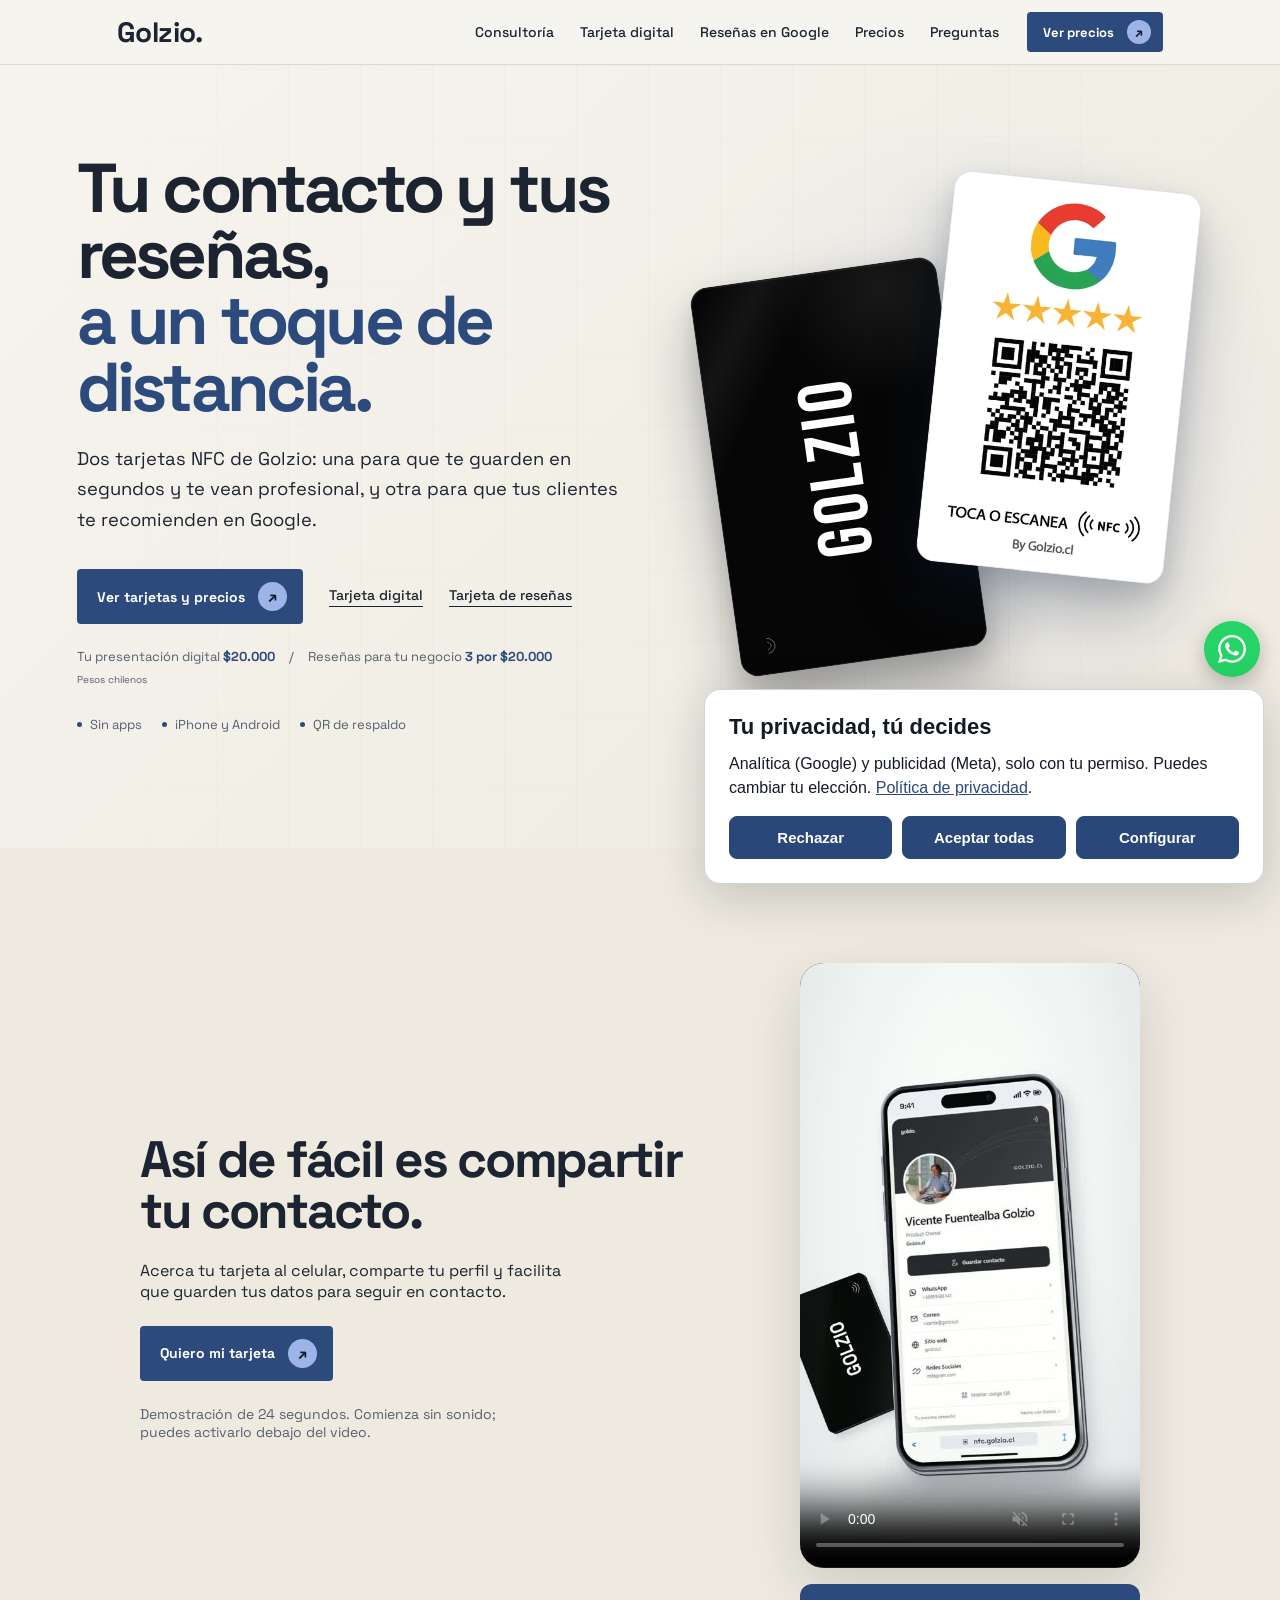
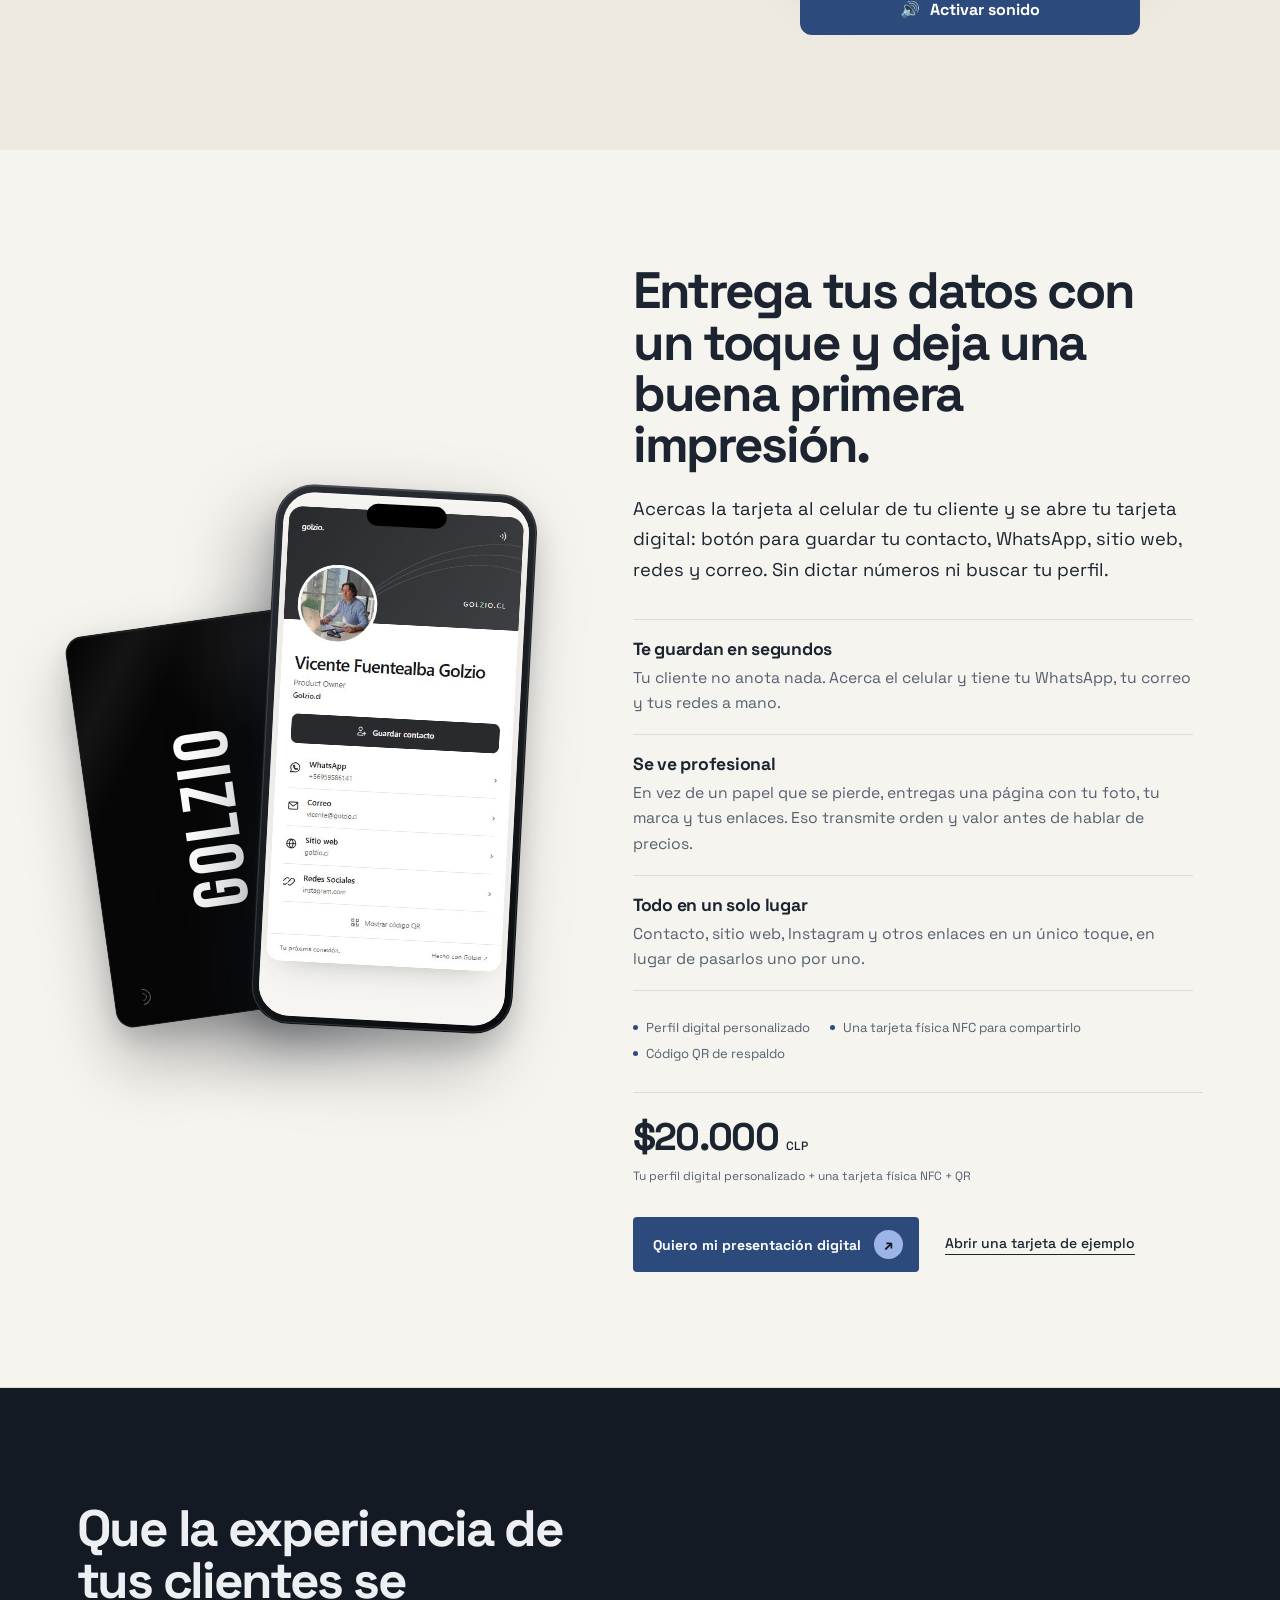
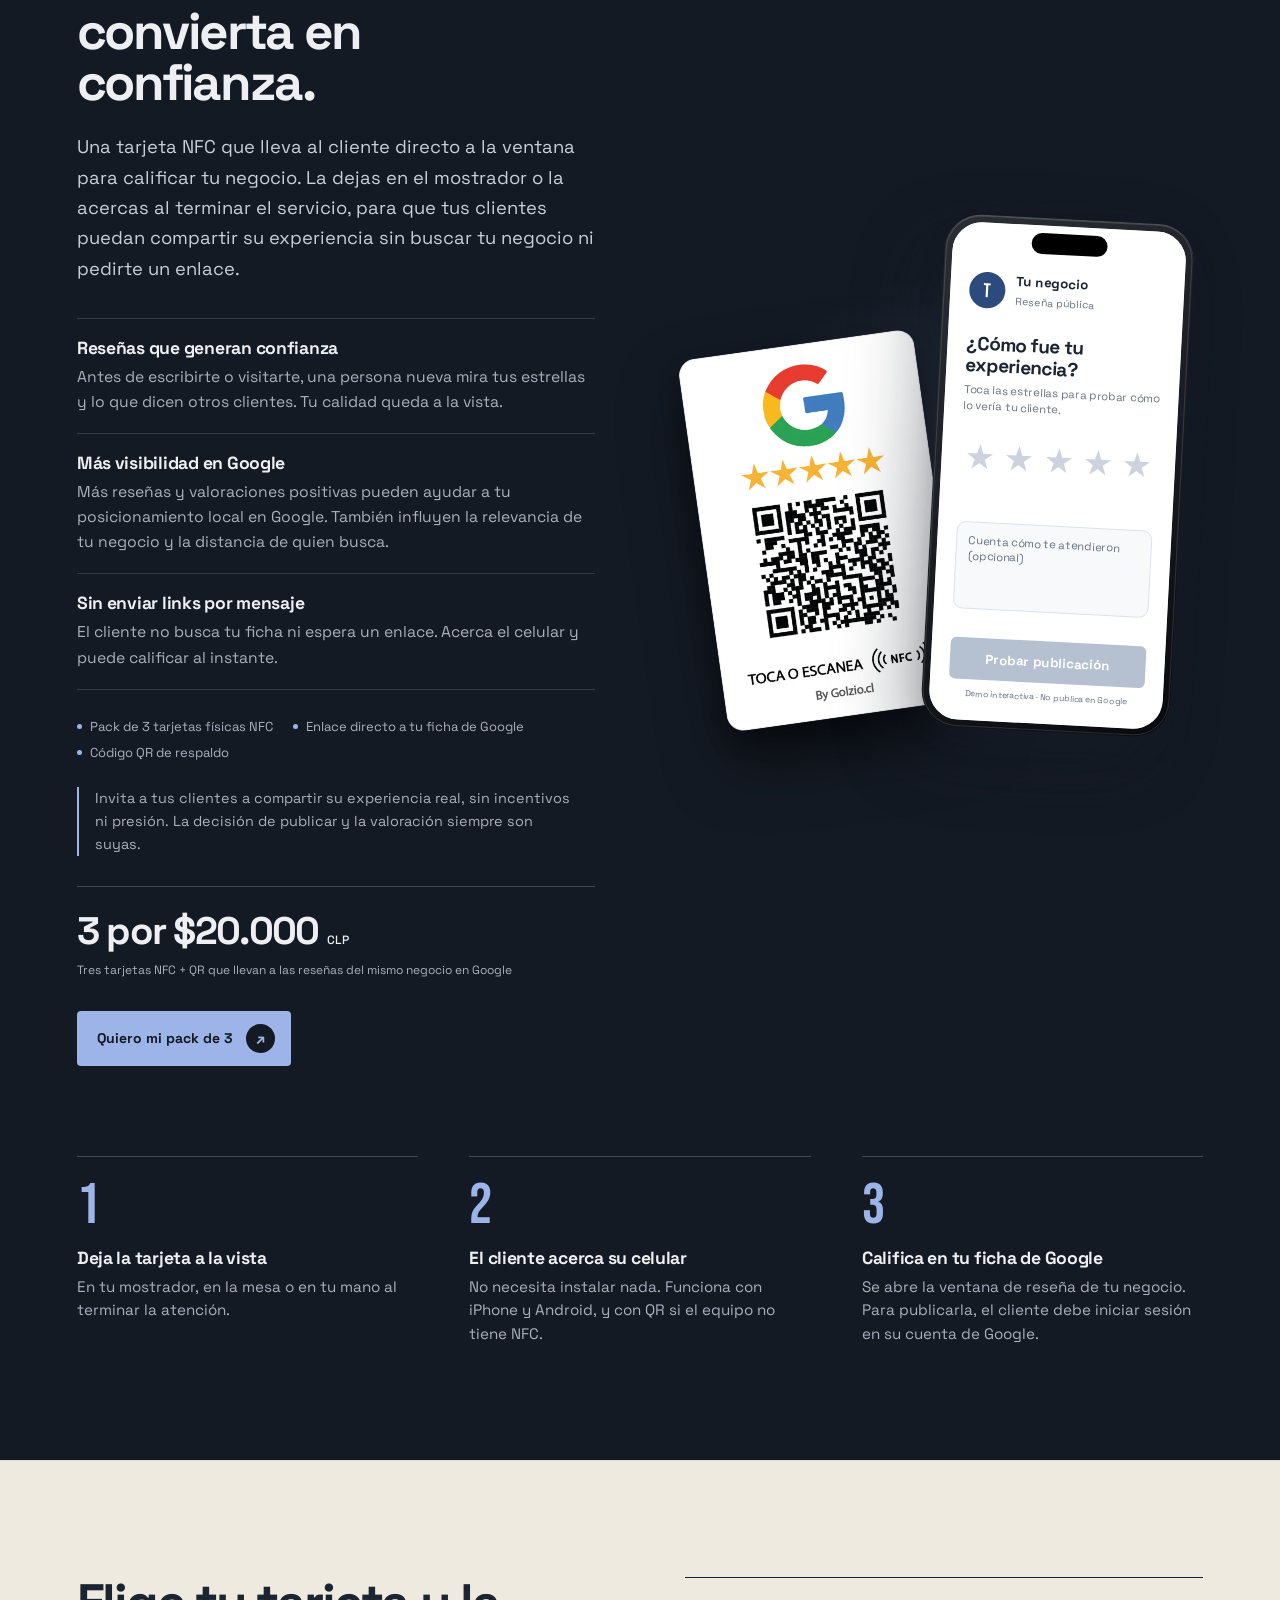
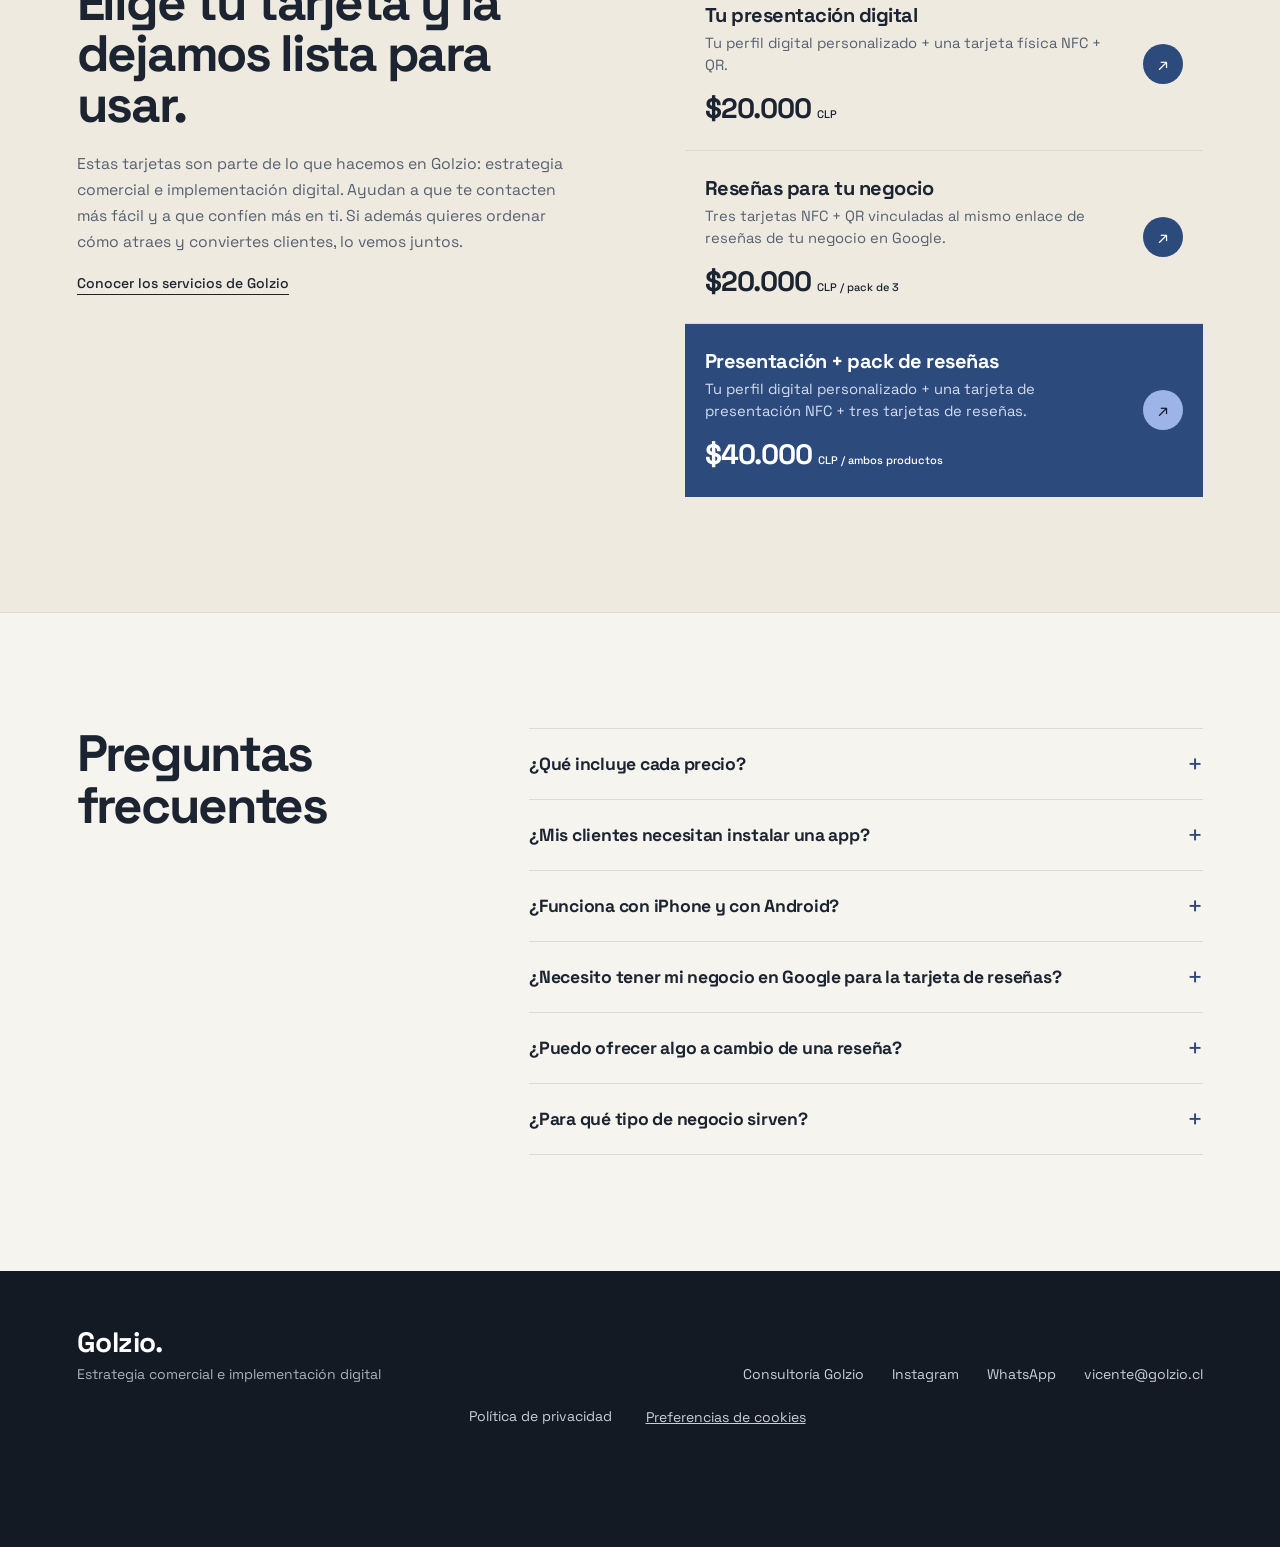
==== commit 0905c579: "Add files via upload" ====
--- a/tarjetas.html
+++ b/tarjetas.html
@@ -4,9 +4,9 @@
 <meta charset="utf-8">
 <meta name="viewport" content="width=device-width, initial-scale=1, viewport-fit=cover">
 <title>Tarjetas NFC y tarjetas de reseñas Google en Chile | Golzio</title>
-<meta name="description" content="Tarjeta de presentación NFC con perfil digital y QR por $20.000 CLP. Pack de 3 tarjetas para reseñas Google por $20.000. Consulta y pide por WhatsApp.">
+<meta name="description" content="Tu presentación digital personalizada con tarjeta NFC y QR por $20.000 CLP. Reseñas para tu negocio: 3 tarjetas NFC por $20.000. Pide por WhatsApp.">
 <meta property="og:title" content="Tarjetas NFC y tarjetas de reseñas Google en Chile | Golzio">
-<meta property="og:description" content="Tarjeta de presentación NFC con perfil digital y QR por $20.000 CLP. Pack de 3 tarjetas para reseñas Google por $20.000. Consulta y pide por WhatsApp.">
+<meta property="og:description" content="Tu presentación digital personalizada con tarjeta NFC y QR por $20.000 CLP. Reseñas para tu negocio: 3 tarjetas NFC por $20.000. Pide por WhatsApp.">
 <meta property="og:type" content="website">
 <meta name="theme-color" content="#F6F4EE">
 <link rel="preconnect" href="https://fonts.googleapis.com">
@@ -543,7 +543,7 @@
 <meta property="og:image:alt" content="Golzio. Si no se ve claro, no se vende. Estrategia comercial e implementación digital.">
 <meta name="twitter:card" content="summary_large_image">
 <!-- /launch metadata -->
-<script type="application/ld+json">{"@context":"https://schema.org","@graph":[{"@type":"Organization","@id":"https://golzio.cl/#organizacion","name":"Golzio","url":"https://golzio.cl/","email":"vicente@golzio.cl","telephone":"+56959586141","logo":"https://golzio.cl/assets/apple-touch-icon.png","sameAs":["https://instagram.com/golzio.cl"]},{"@type":"WebSite","@id":"https://golzio.cl/#sitio","url":"https://golzio.cl/","name":"Golzio","inLanguage":"es-CL","publisher":{"@id":"https://golzio.cl/#organizacion"}},{"@type":"CollectionPage","url":"https://golzio.cl/tarjetas.html","name":"Tarjetas NFC y tarjetas de reseñas Google en Chile | Golzio","description":"Tarjeta de presentación NFC con perfil digital y QR por $20.000 CLP. Pack de 3 tarjetas para reseñas Google por $20.000. Consulta y pide por WhatsApp.","inLanguage":"es-CL","isPartOf":{"@id":"https://golzio.cl/#sitio"},"mainEntity":{"@type":"OfferCatalog","name":"Tarjetas Golzio","itemListElement":[{"@type":"Offer","price":"20000","priceCurrency":"CLP","url":"https://golzio.cl/tarjetas.html#tarjeta-digital","itemOffered":{"@type":"Product","name":"Tarjeta de presentación NFC Golzio","description":"Tarjeta física NFC, perfil digital personalizado y QR de respaldo.","brand":{"@type":"Brand","name":"Golzio"}}},{"@type":"Offer","price":"20000","priceCurrency":"CLP","url":"https://golzio.cl/tarjetas.html#resenas","itemOffered":{"@type":"Product","name":"Pack de 3 tarjetas NFC para reseñas Google","description":"Tres tarjetas físicas NFC con acceso a reseñas de Google y QR.","brand":{"@type":"Brand","name":"Golzio"}}}]}}]}</script>
+<script type="application/ld+json">{"@context":"https://schema.org","@graph":[{"@type":"Organization","@id":"https://golzio.cl/#organizacion","name":"Golzio","url":"https://golzio.cl/","email":"vicente@golzio.cl","telephone":"+56959586141","logo":"https://golzio.cl/assets/apple-touch-icon.png","sameAs":["https://instagram.com/golzio.cl"]},{"@type":"WebSite","@id":"https://golzio.cl/#sitio","url":"https://golzio.cl/","name":"Golzio","inLanguage":"es-CL","publisher":{"@id":"https://golzio.cl/#organizacion"}},{"@type":"CollectionPage","url":"https://golzio.cl/tarjetas.html","name":"Tarjetas NFC y tarjetas de reseñas Google en Chile | Golzio","description":"Tu presentación digital personalizada con tarjeta NFC y QR por $20.000 CLP. Reseñas para tu negocio: 3 tarjetas NFC por $20.000. Pide por WhatsApp.","inLanguage":"es-CL","isPartOf":{"@id":"https://golzio.cl/#sitio"},"mainEntity":{"@type":"OfferCatalog","name":"Tarjetas Golzio","itemListElement":[{"@type":"Offer","price":"20000","priceCurrency":"CLP","url":"https://golzio.cl/tarjetas.html#tarjeta-digital","itemOffered":{"@type":"Product","name":"Presentación digital personalizada con tarjeta NFC Golzio","description":"Perfil digital personalizado con tus datos y enlaces de contacto, una tarjeta física NFC para compartirlo y QR de respaldo.","brand":{"@type":"Brand","name":"Golzio"},"offers":{"@type":"Offer","price":"20000","priceCurrency":"CLP","url":"https://golzio.cl/tarjetas.html#tarjeta-digital"}}},{"@type":"Offer","price":"20000","priceCurrency":"CLP","url":"https://golzio.cl/tarjetas.html#resenas","itemOffered":{"@type":"Product","name":"Pack de 3 tarjetas NFC para reseñas Google","description":"Tres tarjetas físicas NFC con QR vinculadas al mismo enlace de reseñas de tu negocio en Google.","brand":{"@type":"Brand","name":"Golzio"},"offers":{"@type":"Offer","price":"20000","priceCurrency":"CLP","url":"https://golzio.cl/tarjetas.html#resenas"}}}]}}]}</script>
 <link rel="stylesheet" href="assets/privacy.css">
 <script defer src="assets/tracking-config.js"></script>
 <script defer src="assets/privacy.js"></script>
@@ -582,7 +582,7 @@
         <a class="textlink" href="#tarjeta-digital">Tarjeta digital</a>
         <a class="textlink" href="#resenas">Tarjeta de reseñas</a>
       </div>
-      <p class="hero__prices"><a href="#tarjeta-digital">Presentación <strong>$20.000</strong></a><span aria-hidden="true"> / </span><a href="#resenas">Reseñas <strong>3 por $20.000</strong></a><small>Pesos chilenos</small></p>
+      <p class="hero__prices"><a href="#tarjeta-digital">Tu presentación digital <strong>$20.000</strong></a><span aria-hidden="true"> / </span><a href="#resenas">Reseñas para tu negocio <strong>3 por $20.000</strong></a><small>Pesos chilenos</small></p>
       <ul class="hero__meta">
         <li><i></i> Sin apps</li>
         <li><i></i> iPhone y Android</li>
@@ -666,14 +666,14 @@
       </dl>
 
       <ul class="included">
-        <li><i></i> Tarjeta física NFC</li>
-        <li><i></i> Tarjeta digital personalizada</li>
+        <li><i></i> Perfil digital personalizado</li>
+        <li><i></i> Una tarjeta física NFC para compartirlo</li>
         <li><i></i> Código QR de respaldo</li>
       </ul>
 
-<div class="product-price"><span class="product-price__amount">$20.000 <small>CLP</small></span><span class="product-price__detail">1 tarjeta física NFC + presentación digital personalizada</span></div>
+<div class="product-price"><span class="product-price__amount">$20.000 <small>CLP</small></span><span class="product-price__detail">Tu perfil digital personalizado + una tarjeta física NFC + QR</span></div>
       <div class="sec__actions">
-        <a class="btn" href="https://wa.me/56959586141?text=Hola%2C%20quiero%20la%20tarjeta%20de%20presentaci%C3%B3n%20NFC%20por%20%2420.000%20CLP.%20%C2%BFC%C3%B3mo%20hago%20el%20pedido%3F" target="_blank" rel="noopener">Quiero mi tarjeta digital <span class="arrow" aria-hidden="true">↗</span></a>
+        <a class="btn" href="https://wa.me/56959586141?text=Hola%2C%20quiero%20mi%20presentaci%C3%B3n%20digital%20personalizada%20con%20tarjeta%20NFC%20y%20QR%20por%20%2420.000%20CLP.%20%C2%BFC%C3%B3mo%20hago%20el%20pedido%3F" target="_blank" rel="noopener">Quiero mi presentación digital <span class="arrow" aria-hidden="true">↗</span></a>
         <a class="textlink" href="https://nfc.golzio.cl/?n=Vicente+Fuentealba+Golzio&amp;t=Product+Owner&amp;c=Golzio.cl&amp;w=56959586141&amp;e=vicente%40golzio.cl&amp;l=https%3A%2F%2Fgolzio.cl%2F&amp;l2=https%3A%2F%2Finstagram.com%2Fgolzio.cl&amp;l2label=Redes+Sociales&amp;p=https%3A%2F%2Fres.cloudinary.com%2Fbpzyonsf%2Fimage%2Fupload%2Fw_400%2Ch_400%2Cc_fill%2Cq_auto%2Cf_auto%2Fv1791735847%2Flbbbsh3hjgde14ehvrlc.jpg&amp;bg=%23292a2e&amp;bodybg=%23ffffff" target="_blank" rel="noopener">Abrir una tarjeta de ejemplo</a>
       </div>
     </div>
@@ -717,7 +717,7 @@
 
         <p class="note">Invita a tus clientes a compartir su experiencia real, sin incentivos ni presión. La decisión de publicar y la valoración siempre son suyas.</p>
 
-<div class="product-price"><span class="product-price__amount">3 por $20.000 <small>CLP</small></span><span class="product-price__detail">Pack de 3 tarjetas físicas NFC vinculadas a tu negocio</span></div>
+<div class="product-price"><span class="product-price__amount">3 por $20.000 <small>CLP</small></span><span class="product-price__detail">Tres tarjetas NFC + QR que llevan a las reseñas del mismo negocio en Google</span></div>
         <div class="sec__actions">
           <a class="btn btn--light" href="https://wa.me/56959586141?text=Hola%2C%20quiero%20el%20pack%20de%203%20tarjetas%20de%20rese%C3%B1as%20de%20Google%20por%20%2420.000%20CLP.%20%C2%BFC%C3%B3mo%20hago%20el%20pedido%3F" target="_blank" rel="noopener">Quiero mi pack de 3 <span class="arrow" aria-hidden="true">↗</span></a>
         </div>
@@ -798,18 +798,18 @@
     </div>
 
     <div class="choices">
-      <a class="choice" href="https://wa.me/56959586141?text=Hola%2C%20quiero%20la%20tarjeta%20de%20presentaci%C3%B3n%20NFC%20por%20%2420.000%20CLP.%20%C2%BFC%C3%B3mo%20hago%20el%20pedido%3F" target="_blank" rel="noopener">
+      <a class="choice" href="https://wa.me/56959586141?text=Hola%2C%20quiero%20mi%20presentaci%C3%B3n%20digital%20personalizada%20con%20tarjeta%20NFC%20y%20QR%20por%20%2420.000%20CLP.%20%C2%BFC%C3%B3mo%20hago%20el%20pedido%3F" target="_blank" rel="noopener">
         <div>
-          <strong>Tarjeta de presentación digital NFC</strong>
-          <span class="d">1 tarjeta física NFC + presentación digital personalizada.</span>
+          <strong>Tu presentación digital</strong>
+          <span class="d">Tu perfil digital personalizado + una tarjeta física NFC + QR.</span>
           <span class="choice__price">$20.000 <small>CLP</small></span>
         </div>
         <span class="arrow" aria-hidden="true">↗</span>
       </a>
       <a class="choice" href="https://wa.me/56959586141?text=Hola%2C%20quiero%20el%20pack%20de%203%20tarjetas%20de%20rese%C3%B1as%20de%20Google%20por%20%2420.000%20CLP.%20%C2%BFC%C3%B3mo%20hago%20el%20pedido%3F" target="_blank" rel="noopener">
         <div>
-          <strong>Pack de 3 tarjetas de reseñas</strong>
-          <span class="d">3 tarjetas físicas para invitar a opinar en Google.</span>
+          <strong>Reseñas para tu negocio</strong>
+          <span class="d">Tres tarjetas NFC + QR vinculadas al mismo enlace de reseñas de tu negocio en Google.</span>
           <span class="choice__price">$20.000 <small>CLP / pack de 3</small></span>
         </div>
         <span class="arrow" aria-hidden="true">↗</span>
@@ -817,7 +817,7 @@
       <a class="choice choice--both" href="https://wa.me/56959586141?text=Hola%2C%20quiero%20la%20tarjeta%20de%20presentaci%C3%B3n%20y%20el%20pack%20de%203%20tarjetas%20de%20rese%C3%B1as%20por%20%2440.000%20CLP.%20%C2%BFC%C3%B3mo%20hago%20el%20pedido%3F" target="_blank" rel="noopener">
         <div>
           <strong>Presentación + pack de reseñas</strong>
-          <span class="d">1 tarjeta de presentación + 3 tarjetas de reseñas.</span>
+          <span class="d">Tu perfil digital personalizado + una tarjeta de presentación NFC + tres tarjetas de reseñas.</span>
           <span class="choice__price">$40.000 <small>CLP / ambos productos</small></span>
         </div>
         <span class="arrow" aria-hidden="true">↗</span>
@@ -831,7 +831,7 @@
   <div class="sec__in split">
     <h2 class="h2">Preguntas frecuentes</h2>
     <div>
-      <details><summary>¿Qué incluye cada precio?</summary><p>La presentación cuesta $20.000 CLP e incluye una tarjeta física NFC, tu tarjeta digital personalizada y QR de respaldo. El pack de reseñas cuesta $20.000 CLP e incluye tres tarjetas físicas NFC con acceso a las reseñas de tu negocio y QR. Ambos productos suman $40.000 CLP.</p></details>
+      <details><summary>¿Qué incluye cada precio?</summary><p>Tu presentación digital cuesta $20.000 CLP e incluye un perfil personalizado con tus datos y enlaces de contacto, una tarjeta física NFC para compartirlo y QR de respaldo. El pack de reseñas cuesta $20.000 CLP e incluye tres tarjetas físicas NFC con QR, todas vinculadas al mismo enlace de reseñas de tu negocio en Google. Ambos productos suman $40.000 CLP.</p></details>
       <details>
         <summary>¿Mis clientes necesitan instalar una app?</summary>
         <p>No. Al acercar el celular a la tarjeta se abre una página en el navegador. Si el equipo no tiene NFC o prefiere no usarlo, puede escanear el código QR.</p>
